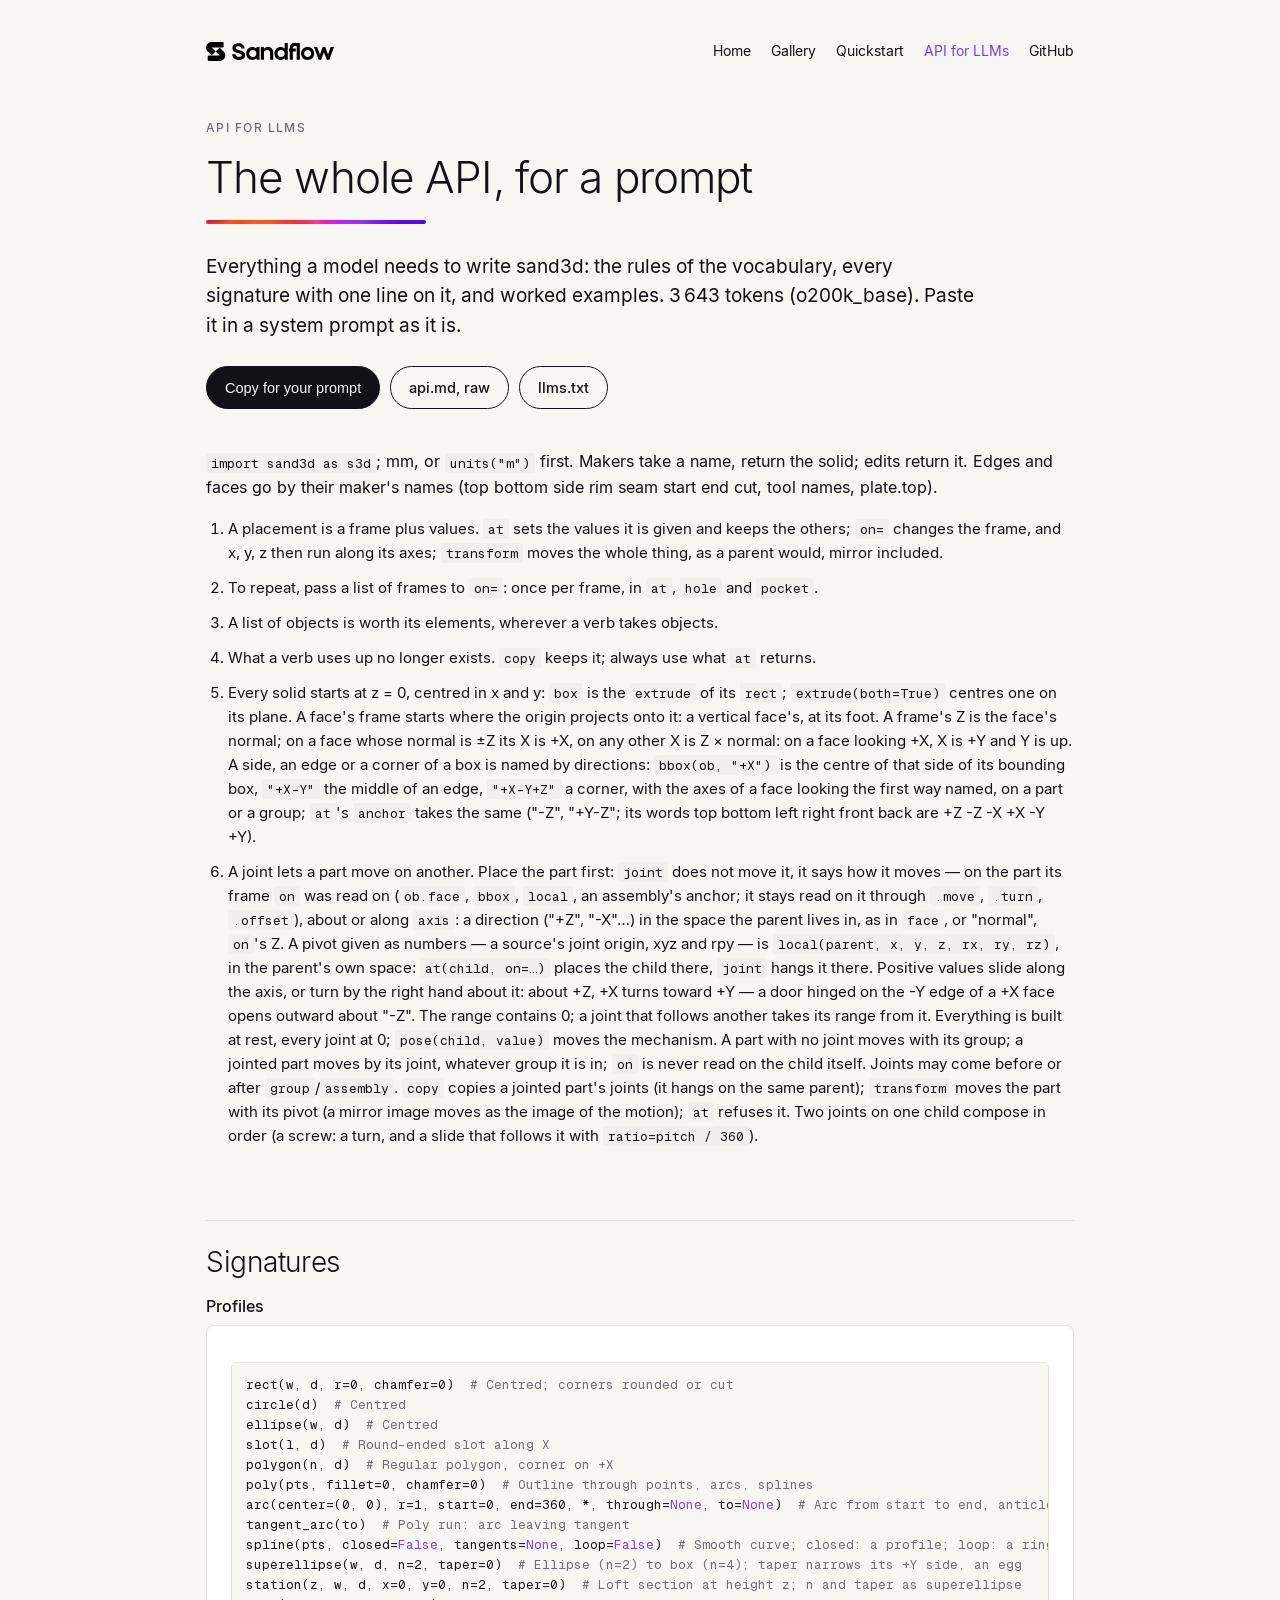
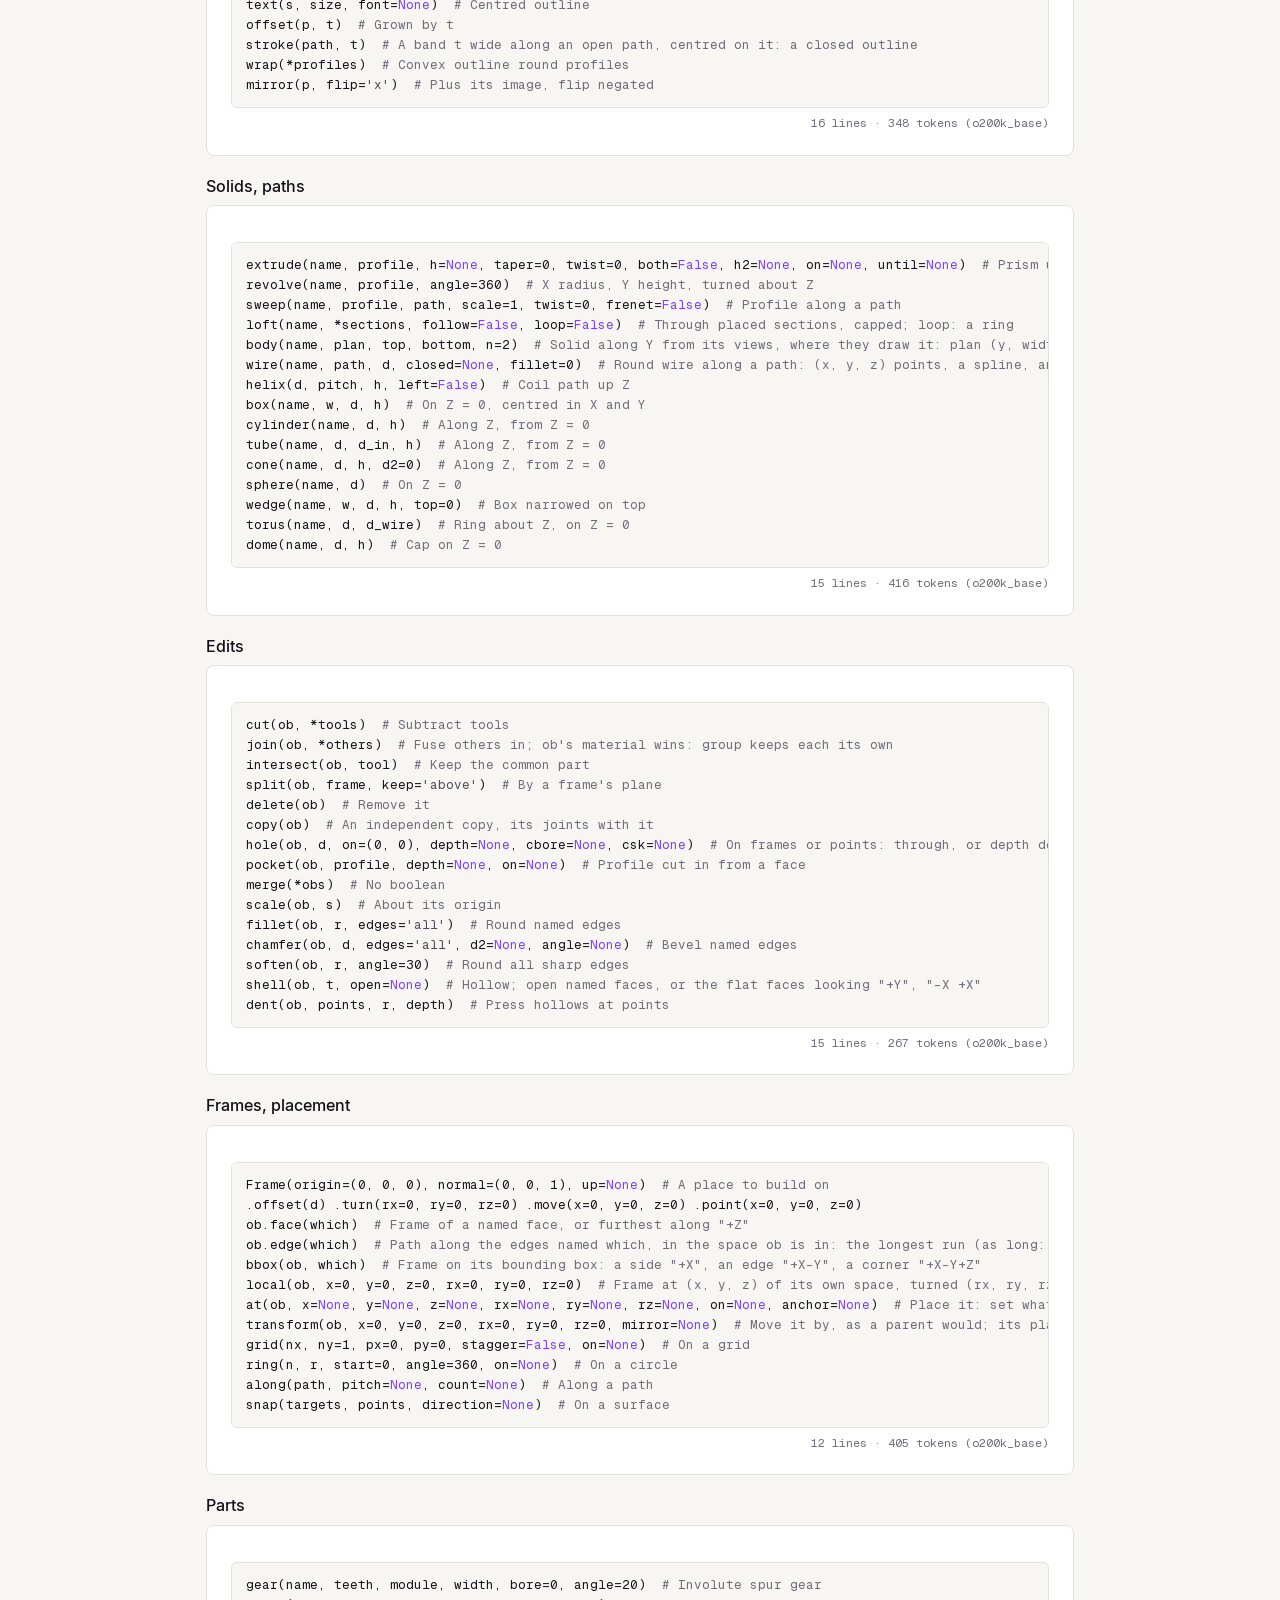
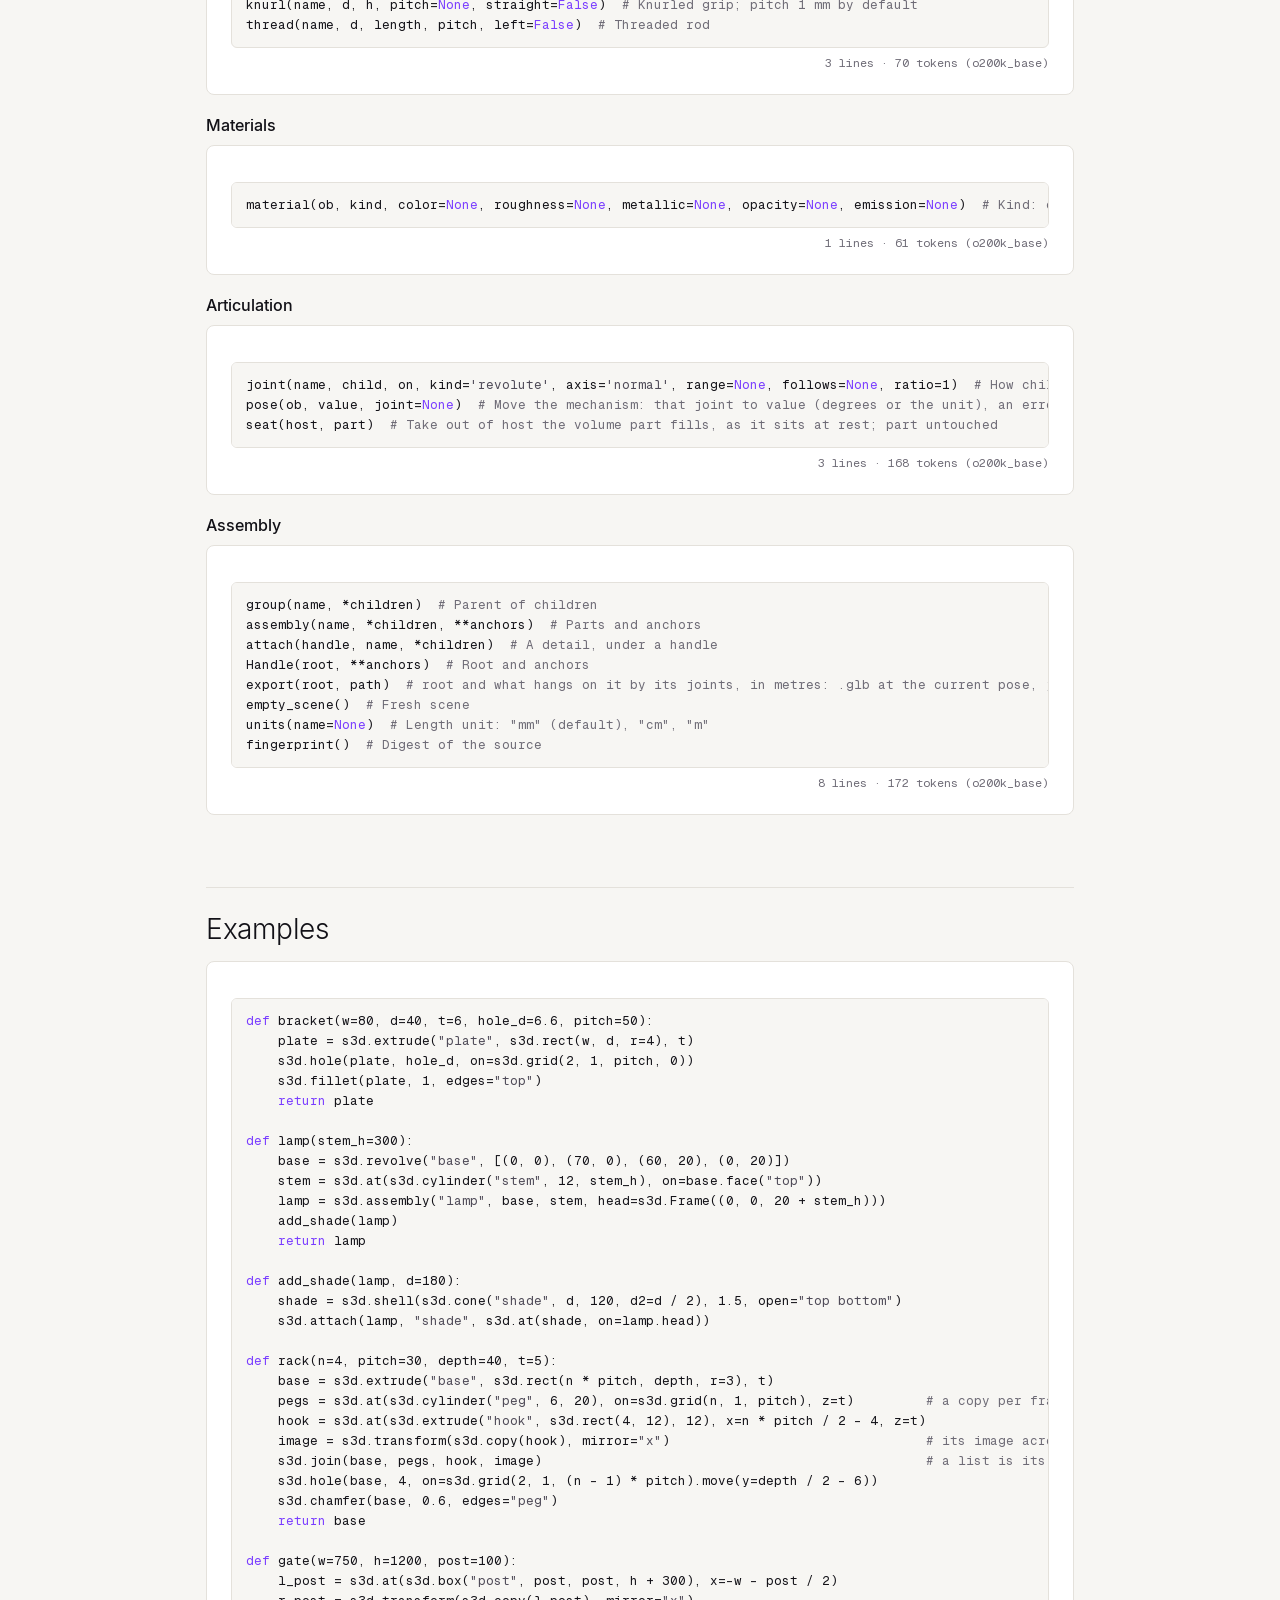
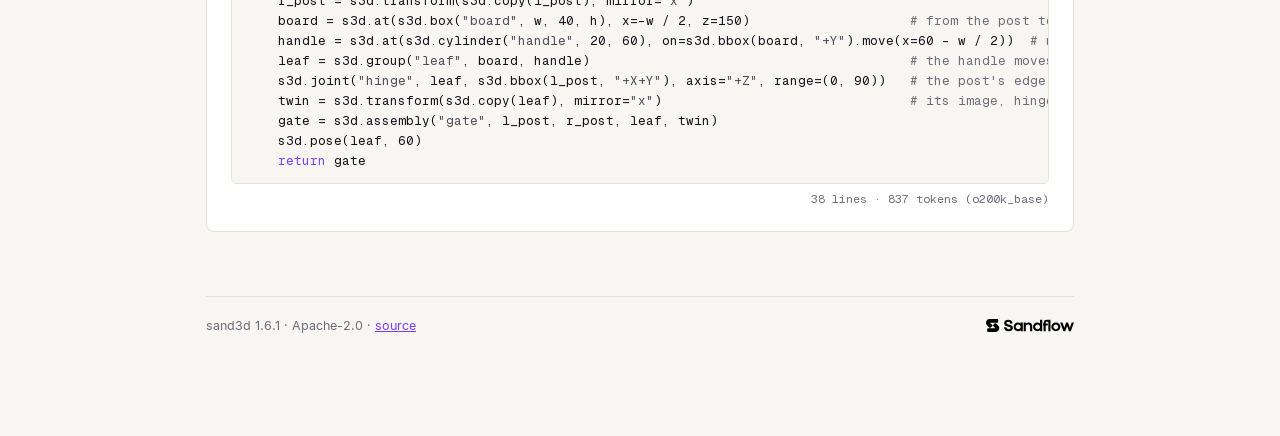
==== site/api.html @ 230185ff "sand3d 1.6.1 First public release of sand3d: profiles, solids, edits, frames, joints and an assembly" ====
<!DOCTYPE html>
<html lang="en"><head><meta charset="utf-8">
<meta name="viewport" content="width=device-width, initial-scale=1">
<title>sand3d: the API for LLMs</title>
<meta name="description" content="3D modeling in Python, built for LLMs.">
<link rel="icon" href="assets/sandflow-symbol-black.svg">
<link rel="stylesheet" href="assets/site.css">
</head><body><div class="page">
<div class="nav"><a href="index.html"><img class="marque" src="assets/sandflow-signature.svg" alt="Sandflow"></a><nav><a href="index.html">Home</a><a href="gallery.html">Gallery</a><a href="quickstart.html">Quickstart</a><a href="api.html" class="on">API for LLMs</a><a href="https://github.com/Sandflow-ai/sand3d">GitHub</a></nav></div>

<p class="repere">API for LLMs</p>
<h1>The whole API, for a prompt</h1>
<div class="bande"></div>
<p class="chapo">Everything a model needs to write sand3d: the rules of the vocabulary, every signature with
one line on it, and worked examples. 3&#8239;643 tokens (o200k_base). Paste it in a system prompt as it is.</p>
<div class="actions"><button class="btn plein" data-copy="raw">Copy for your prompt</button>
<a class="btn" href="api.md">api.md, raw</a><a class="btn" href="llms.txt">llms.txt</a></div>
<p><code>import sand3d as s3d</code>; mm, or <code>units("m")</code> first. Makers take a name, return the solid; edits return it. Edges and faces go by their maker's names (top bottom side rim seam start end cut, tool names, plate.top).</p>
<ol class="rules"><li>A placement is a frame plus values. <code>at</code> sets the values it is given and keeps the others; <code>on=</code> changes the frame, and x, y, z then run along its axes; <code>transform</code> moves the whole thing, as a parent would, mirror included.</li><li>To repeat, pass a list of frames to <code>on=</code>: once per frame, in <code>at</code>, <code>hole</code> and <code>pocket</code>.</li><li>A list of objects is worth its elements, wherever a verb takes objects.</li><li>What a verb uses up no longer exists. <code>copy</code> keeps it; always use what <code>at</code> returns.</li><li>Every solid starts at z = 0, centred in x and y: <code>box</code> is the <code>extrude</code> of its <code>rect</code>; <code>extrude(both=True)</code> centres one on its plane. A face's frame starts where the origin projects onto it: a vertical face's, at its foot. A frame's Z is the face's normal; on a face whose normal is ±Z its X is +X, on any other X is Z × normal: on a face looking +X, X is +Y and Y is up. A side, an edge or a corner of a box is named by directions: <code>bbox(ob, "+X")</code> is the centre of that side of its bounding box, <code>"+X-Y"</code> the middle of an edge, <code>"+X-Y+Z"</code> a corner, with the axes of a face looking the first way named, on a part or a group; <code>at</code>'s <code>anchor</code> takes the same ("-Z", "+Y-Z"; its words top bottom left right front back are +Z -Z -X +X -Y +Y).</li><li>A joint lets a part move on another. Place the part first: <code>joint</code> does not move it, it says how it moves — on the part its frame <code>on</code> was read on (<code>ob.face</code>, <code>bbox</code>, <code>local</code>, an assembly's anchor; it stays read on it through <code>.move</code>, <code>.turn</code>, <code>.offset</code>), about or along <code>axis</code>: a direction ("+Z", "-X"…) in the space the parent lives in, as in <code>face</code>, or "normal", <code>on</code>'s Z. A pivot given as numbers — a source's joint origin, xyz and rpy — is <code>local(parent, x, y, z, rx, ry, rz)</code>, in the parent's own space: <code>at(child, on=…)</code> places the child there, <code>joint</code> hangs it there. Positive values slide along the axis, or turn by the right hand about it: about +Z, +X turns toward +Y — a door hinged on the -Y edge of a +X face opens outward about "-Z". The range contains 0; a joint that follows another takes its range from it. Everything is built at rest, every joint at 0; <code>pose(child, value)</code> moves the mechanism. A part with no joint moves with its group; a jointed part moves by its joint, whatever group it is in; <code>on</code> is never read on the child itself. Joints may come before or after <code>group</code>/<code>assembly</code>. <code>copy</code> copies a jointed part's joints (it hangs on the same parent); <code>transform</code> moves the part with its pivot (a mirror image moves as the image of the motion); <code>at</code> refuses it. Two joints on one child compose in order (a screw: a turn, and a slide that follows it with <code>ratio=pitch / 360</code>).</li></ol>
<h2 id="signatures">Signatures</h2>
<h3>Profiles</h3><div class="fiche"><pre class="code">rect(w, d, r=<span class="n">0</span>, chamfer=<span class="n">0</span>)  <span class="c"># Centred; corners rounded or cut</span>
circle(d)  <span class="c"># Centred</span>
ellipse(w, d)  <span class="c"># Centred</span>
slot(l, d)  <span class="c"># Round-ended slot along X</span>
polygon(n, d)  <span class="c"># Regular polygon, corner on +X</span>
poly(pts, fillet=<span class="n">0</span>, chamfer=<span class="n">0</span>)  <span class="c"># Outline through points, arcs, splines</span>
arc(center=(<span class="n">0</span>, <span class="n">0</span>), r=<span class="n">1</span>, start=<span class="n">0</span>, end=<span class="n">360</span>, *, through=<span class="k">None</span>, to=<span class="k">None</span>)  <span class="c"># Arc from start to end, anticlockwise if end &gt; start: a path, or a poly run</span>
tangent_arc(to)  <span class="c"># Poly run: arc leaving tangent</span>
spline(pts, closed=<span class="k">False</span>, tangents=<span class="k">None</span>, loop=<span class="k">False</span>)  <span class="c"># Smooth curve; closed: a profile; loop: a ring path</span>
superellipse(w, d, n=<span class="n">2</span>, taper=<span class="n">0</span>)  <span class="c"># Ellipse (n=2) to box (n=4); taper narrows its +Y side, an egg</span>
station(z, w, d, x=<span class="n">0</span>, y=<span class="n">0</span>, n=<span class="n">2</span>, taper=<span class="n">0</span>)  <span class="c"># Loft section at height z; n and taper as superellipse</span>
text(s, size, font=<span class="k">None</span>)  <span class="c"># Centred outline</span>
offset(p, t)  <span class="c"># Grown by t</span>
stroke(path, t)  <span class="c"># A band t wide along an open path, centred on it: a closed outline</span>
wrap(*profiles)  <span class="c"># Convex outline round profiles</span>
mirror(p, flip=<span class="s">&#x27;x&#x27;</span>)  <span class="c"># Plus its image, flip negated</span></pre><p class="counts">16 lines · 348 tokens (o200k_base)</p></div><h3>Solids, paths</h3><div class="fiche"><pre class="code">extrude(name, profile, h=<span class="k">None</span>, taper=<span class="n">0</span>, twist=<span class="n">0</span>, both=<span class="k">False</span>, h2=<span class="k">None</span>, on=<span class="k">None</span>, until=<span class="k">None</span>)  <span class="c"># Prism up Z (taper &gt; 0 narrows it upward), or until a plane or solid; on a face, by on</span>
revolve(name, profile, angle=<span class="n">360</span>)  <span class="c"># X radius, Y height, turned about Z</span>
sweep(name, profile, path, scale=<span class="n">1</span>, twist=<span class="n">0</span>, frenet=<span class="k">False</span>)  <span class="c"># Profile along a path</span>
loft(name, *sections, follow=<span class="k">False</span>, loop=<span class="k">False</span>)  <span class="c"># Through placed sections, capped; loop: a ring</span>
body(name, plan, top, bottom, n=<span class="n">2</span>)  <span class="c"># Solid along Y from its views, where they draw it: plan (y, width), side top and bottom (y, z) or numbers; superellipse sections</span>
wire(name, path, d, closed=<span class="k">None</span>, fillet=<span class="n">0</span>)  <span class="c"># Round wire along a path: (x, y, z) points, a spline, an arc, a helix; fillet rounds the corners of points, d / 2 at least</span>
helix(d, pitch, h, left=<span class="k">False</span>)  <span class="c"># Coil path up Z</span>
box(name, w, d, h)  <span class="c"># On Z = 0, centred in X and Y</span>
cylinder(name, d, h)  <span class="c"># Along Z, from Z = 0</span>
tube(name, d, d_in, h)  <span class="c"># Along Z, from Z = 0</span>
cone(name, d, h, d2=<span class="n">0</span>)  <span class="c"># Along Z, from Z = 0</span>
sphere(name, d)  <span class="c"># On Z = 0</span>
wedge(name, w, d, h, top=<span class="n">0</span>)  <span class="c"># Box narrowed on top</span>
torus(name, d, d_wire)  <span class="c"># Ring about Z, on Z = 0</span>
dome(name, d, h)  <span class="c"># Cap on Z = 0</span></pre><p class="counts">15 lines · 416 tokens (o200k_base)</p></div><h3>Edits</h3><div class="fiche"><pre class="code">cut(ob, *tools)  <span class="c"># Subtract tools</span>
join(ob, *others)  <span class="c"># Fuse others in; ob&#x27;s material wins: group keeps each its own</span>
intersect(ob, tool)  <span class="c"># Keep the common part</span>
split(ob, frame, keep=<span class="s">&#x27;above&#x27;</span>)  <span class="c"># By a frame&#x27;s plane</span>
delete(ob)  <span class="c"># Remove it</span>
copy(ob)  <span class="c"># An independent copy, its joints with it</span>
hole(ob, d, on=(<span class="n">0</span>, <span class="n">0</span>), depth=<span class="k">None</span>, cbore=<span class="k">None</span>, csk=<span class="k">None</span>)  <span class="c"># On frames or points: through, or depth deep</span>
pocket(ob, profile, depth=<span class="k">None</span>, on=<span class="k">None</span>)  <span class="c"># Profile cut in from a face</span>
merge(*obs)  <span class="c"># No boolean</span>
scale(ob, s)  <span class="c"># About its origin</span>
fillet(ob, r, edges=<span class="s">&#x27;all&#x27;</span>)  <span class="c"># Round named edges</span>
chamfer(ob, d, edges=<span class="s">&#x27;all&#x27;</span>, d2=<span class="k">None</span>, angle=<span class="k">None</span>)  <span class="c"># Bevel named edges</span>
soften(ob, r, angle=<span class="n">30</span>)  <span class="c"># Round all sharp edges</span>
shell(ob, t, open=<span class="k">None</span>)  <span class="c"># Hollow; open named faces, or the flat faces looking &quot;+Y&quot;, &quot;-X +X&quot;</span>
dent(ob, points, r, depth)  <span class="c"># Press hollows at points</span></pre><p class="counts">15 lines · 267 tokens (o200k_base)</p></div><h3>Frames, placement</h3><div class="fiche"><pre class="code">Frame(origin=(<span class="n">0</span>, <span class="n">0</span>, <span class="n">0</span>), normal=(<span class="n">0</span>, <span class="n">0</span>, <span class="n">1</span>), up=<span class="k">None</span>)  <span class="c"># A place to build on</span>
.<span class="vb">offset</span>(d) .turn(rx=<span class="n">0</span>, ry=<span class="n">0</span>, rz=<span class="n">0</span>) .move(x=<span class="n">0</span>, y=<span class="n">0</span>, z=<span class="n">0</span>) .point(x=<span class="n">0</span>, y=<span class="n">0</span>, z=<span class="n">0</span>)
ob.face(which)  <span class="c"># Frame of a named face, or furthest along &quot;+Z&quot;</span>
ob.edge(which)  <span class="c"># Path along the edges named which, in the space ob is in: the longest run (as long: the one reaching furthest -X, then -Y, -Z), closed if it closes</span>
bbox(ob, which)  <span class="c"># Frame on its bounding box: a side &quot;+X&quot;, an edge &quot;+X-Y&quot;, a corner &quot;+X-Y+Z&quot;</span>
local(ob, x=<span class="n">0</span>, y=<span class="n">0</span>, z=<span class="n">0</span>, rx=<span class="n">0</span>, ry=<span class="n">0</span>, rz=<span class="n">0</span>)  <span class="c"># Frame at (x, y, z) of its own space, turned (rx, ry, rz) degrees</span>
at(ob, x=<span class="k">None</span>, y=<span class="k">None</span>, z=<span class="k">None</span>, rx=<span class="k">None</span>, ry=<span class="k">None</span>, rz=<span class="k">None</span>, on=<span class="k">None</span>, anchor=<span class="k">None</span>)  <span class="c"># Place it: set what is given, keep the rest; anchor: &quot;-Z&quot;, &quot;+Y-Z&quot;…</span>
transform(ob, x=<span class="n">0</span>, y=<span class="n">0</span>, z=<span class="n">0</span>, rx=<span class="n">0</span>, ry=<span class="n">0</span>, rz=<span class="n">0</span>, mirror=<span class="k">None</span>)  <span class="c"># Move it by, as a parent would; its placement, not its mesh</span>
grid(nx, ny=<span class="n">1</span>, px=<span class="n">0</span>, py=<span class="n">0</span>, stagger=<span class="k">False</span>, on=<span class="k">None</span>)  <span class="c"># On a grid</span>
ring(n, r, start=<span class="n">0</span>, angle=<span class="n">360</span>, on=<span class="k">None</span>)  <span class="c"># On a circle</span>
along(path, pitch=<span class="k">None</span>, count=<span class="k">None</span>)  <span class="c"># Along a path</span>
snap(targets, points, direction=<span class="k">None</span>)  <span class="c"># On a surface</span></pre><p class="counts">12 lines · 405 tokens (o200k_base)</p></div><h3>Parts</h3><div class="fiche"><pre class="code">gear(name, teeth, module, width, bore=<span class="n">0</span>, angle=<span class="n">20</span>)  <span class="c"># Involute spur gear</span>
knurl(name, d, h, pitch=<span class="k">None</span>, straight=<span class="k">False</span>)  <span class="c"># Knurled grip; pitch 1 mm by default</span>
thread(name, d, length, pitch, left=<span class="k">False</span>)  <span class="c"># Threaded rod</span></pre><p class="counts">3 lines · 70 tokens (o200k_base)</p></div><h3>Materials</h3><div class="fiche"><pre class="code">material(ob, kind, color=<span class="k">None</span>, roughness=<span class="k">None</span>, metallic=<span class="k">None</span>, opacity=<span class="k">None</span>, emission=<span class="k">None</span>)  <span class="c"># Kind: oak walnut pine birch steel brushed_steel chrome aluminium brass copper painted_metal plastic glossy_plastic rubber glass ceramic fabric velvet leather marble concrete light; color &quot;#rrggbb&quot;</span></pre><p class="counts">1 lines · 61 tokens (o200k_base)</p></div><h3>Articulation</h3><div class="fiche"><pre class="code">joint(name, child, on, kind=<span class="s">&#x27;revolute&#x27;</span>, axis=<span class="s">&#x27;normal&#x27;</span>, range=<span class="k">None</span>, follows=<span class="k">None</span>, ratio=<span class="n">1</span>)  <span class="c"># How child moves on the part on was read on: revolute (range in degrees), continuous (no range), prismatic (range in the unit), free (no axis, no range); follows: a child or a joint name, and this joint&#x27;s value is ratio × its (degrees per unit, or units per degree), no range; returns child</span>
pose(ob, value, joint=<span class="k">None</span>)  <span class="c"># Move the mechanism: that joint to value (degrees or the unit), an error outside its range; what it carries follows; joint= when child has two</span>
seat(host, part)  <span class="c"># Take out of host the volume part fills, as it sits at rest; part untouched</span></pre><p class="counts">3 lines · 168 tokens (o200k_base)</p></div><h3>Assembly</h3><div class="fiche"><pre class="code">group(name, *children)  <span class="c"># Parent of children</span>
assembly(name, *children, **anchors)  <span class="c"># Parts and anchors</span>
attach(handle, name, *children)  <span class="c"># A detail, under a handle</span>
Handle(root, **anchors)  <span class="c"># Root and anchors</span>
export(root, path)  <span class="c"># root and what hangs on it by its joints, in metres: .glb at the current pose, joints in extras; .urdf a link per moving part, at rest, meshes beside it; .usda the URDF&#x27;s tree as OpenUSD text, with the materials; .obj and .stl its meshes at the current pose</span>
empty_scene()  <span class="c"># Fresh scene</span>
units(name=<span class="k">None</span>)  <span class="c"># Length unit: &quot;mm&quot; (default), &quot;cm&quot;, &quot;m&quot;</span>
fingerprint()  <span class="c"># Digest of the source</span></pre><p class="counts">8 lines · 172 tokens (o200k_base)</p></div>
<h2 id="examples">Examples</h2>
<div class="fiche"><pre class="code"><span class="k">def</span> <span class="f">bracket</span>(w=<span class="n">80</span>, d=<span class="n">40</span>, t=<span class="n">6</span>, hole_d=<span class="n">6.6</span>, pitch=<span class="n">50</span>):
    plate = s3d.<span class="vb">extrude</span>(<span class="s">&quot;plate&quot;</span>, s3d.<span class="vb">rect</span>(w, d, r=<span class="n">4</span>), t)
    s3d.<span class="vb">hole</span>(plate, hole_d, on=s3d.<span class="vb">grid</span>(<span class="n">2</span>, <span class="n">1</span>, pitch, <span class="n">0</span>))
    s3d.<span class="vb">fillet</span>(plate, <span class="n">1</span>, edges=<span class="s">&quot;top&quot;</span>)
    <span class="k">return</span> plate

<span class="k">def</span> <span class="f">lamp</span>(stem_h=<span class="n">300</span>):
    base = s3d.<span class="vb">revolve</span>(<span class="s">&quot;base&quot;</span>, [(<span class="n">0</span>, <span class="n">0</span>), (<span class="n">70</span>, <span class="n">0</span>), (<span class="n">60</span>, <span class="n">20</span>), (<span class="n">0</span>, <span class="n">20</span>)])
    stem = s3d.<span class="vb">at</span>(s3d.<span class="vb">cylinder</span>(<span class="s">&quot;stem&quot;</span>, <span class="n">12</span>, stem_h), on=base.face(<span class="s">&quot;top&quot;</span>))
    lamp = s3d.<span class="vb">assembly</span>(<span class="s">&quot;lamp&quot;</span>, base, stem, head=s3d.<span class="vb">Frame</span>((<span class="n">0</span>, <span class="n">0</span>, <span class="n">20</span> + stem_h)))
    add_shade(lamp)
    <span class="k">return</span> lamp

<span class="k">def</span> <span class="f">add_shade</span>(lamp, d=<span class="n">180</span>):
    shade = s3d.<span class="vb">shell</span>(s3d.<span class="vb">cone</span>(<span class="s">&quot;shade&quot;</span>, d, <span class="n">120</span>, d2=d / <span class="n">2</span>), <span class="n">1.5</span>, open=<span class="s">&quot;top bottom&quot;</span>)
    s3d.<span class="vb">attach</span>(lamp, <span class="s">&quot;shade&quot;</span>, s3d.<span class="vb">at</span>(shade, on=lamp.head))

<span class="k">def</span> <span class="f">rack</span>(n=<span class="n">4</span>, pitch=<span class="n">30</span>, depth=<span class="n">40</span>, t=<span class="n">5</span>):
    base = s3d.<span class="vb">extrude</span>(<span class="s">&quot;base&quot;</span>, s3d.<span class="vb">rect</span>(n * pitch, depth, r=<span class="n">3</span>), t)
    pegs = s3d.<span class="vb">at</span>(s3d.<span class="vb">cylinder</span>(<span class="s">&quot;peg&quot;</span>, <span class="n">6</span>, <span class="n">20</span>), on=s3d.<span class="vb">grid</span>(n, <span class="n">1</span>, pitch), z=t)         <span class="c"># a copy per frame</span>
    hook = s3d.<span class="vb">at</span>(s3d.<span class="vb">extrude</span>(<span class="s">&quot;hook&quot;</span>, s3d.<span class="vb">rect</span>(<span class="n">4</span>, <span class="n">12</span>), <span class="n">12</span>), x=n * pitch / <span class="n">2</span> - <span class="n">4</span>, z=t)
    image = s3d.<span class="vb">transform</span>(s3d.<span class="vb">copy</span>(hook), mirror=<span class="s">&quot;x&quot;</span>)                                <span class="c"># its image across x = 0</span>
    s3d.<span class="vb">join</span>(base, pegs, hook, image)                                                <span class="c"># a list is its elements</span>
    s3d.<span class="vb">hole</span>(base, <span class="n">4</span>, on=s3d.<span class="vb">grid</span>(<span class="n">2</span>, <span class="n">1</span>, (n - <span class="n">1</span>) * pitch).move(y=depth / <span class="n">2</span> - <span class="n">6</span>))
    s3d.<span class="vb">chamfer</span>(base, <span class="n">0.6</span>, edges=<span class="s">&quot;peg&quot;</span>)
    <span class="k">return</span> base

<span class="k">def</span> <span class="f">gate</span>(w=<span class="n">750</span>, h=<span class="n">1200</span>, post=<span class="n">100</span>):
    l_post = s3d.<span class="vb">at</span>(s3d.<span class="vb">box</span>(<span class="s">&quot;post&quot;</span>, post, post, h + <span class="n">300</span>), x=-w - post / <span class="n">2</span>)
    r_post = s3d.<span class="vb">transform</span>(s3d.<span class="vb">copy</span>(l_post), mirror=<span class="s">&quot;x&quot;</span>)
    board = s3d.<span class="vb">at</span>(s3d.<span class="vb">box</span>(<span class="s">&quot;board&quot;</span>, w, <span class="n">40</span>, h), x=-w / <span class="n">2</span>, z=<span class="n">150</span>)                    <span class="c"># from the post to x = 0</span>
    handle = s3d.<span class="vb">at</span>(s3d.<span class="vb">cylinder</span>(<span class="s">&quot;handle&quot;</span>, <span class="n">20</span>, <span class="n">60</span>), on=s3d.<span class="vb">bbox</span>(board, <span class="s">&quot;+Y&quot;</span>).move(x=<span class="n">60</span> - w / <span class="n">2</span>))  <span class="c"># near x = 0</span>
    leaf = s3d.<span class="vb">group</span>(<span class="s">&quot;leaf&quot;</span>, board, handle)                                        <span class="c"># the handle moves with it</span>
    s3d.<span class="vb">joint</span>(<span class="s">&quot;hinge&quot;</span>, leaf, s3d.<span class="vb">bbox</span>(l_post, <span class="s">&quot;+X+Y&quot;</span>), axis=<span class="s">&quot;+Z&quot;</span>, range=(<span class="n">0</span>, <span class="n">90</span>))   <span class="c"># the post&#x27;s edge it opens toward: +X turns toward +Y</span>
    twin = s3d.<span class="vb">transform</span>(s3d.<span class="vb">copy</span>(leaf), mirror=<span class="s">&quot;x&quot;</span>)                               <span class="c"># its image, hinged at x = +w: opens toward +Y too</span>
    gate = s3d.<span class="vb">assembly</span>(<span class="s">&quot;gate&quot;</span>, l_post, r_post, leaf, twin)
    s3d.<span class="vb">pose</span>(leaf, <span class="n">60</span>)
    <span class="k">return</span> gate</pre><p class="counts">38 lines · 837 tokens (o200k_base)</p></div>
<pre id="raw" hidden># sand3d

`import sand3d as s3d`; mm, or `units(&quot;m&quot;)` first. Makers take a name, return the solid; edits return
it. Edges and faces go by their maker&#x27;s names (top bottom side rim seam start end cut, tool names,
plate.top).

1. A placement is a frame plus values. `at` sets the values it is given and keeps the others; `on=`
   changes the frame, and x, y, z then run along its axes; `transform` moves the whole thing, as a parent
   would, mirror included.
2. To repeat, pass a list of frames to `on=`: once per frame, in `at`, `hole` and `pocket`.
3. A list of objects is worth its elements, wherever a verb takes objects.
4. What a verb uses up no longer exists. `copy` keeps it; always use what `at` returns.
5. Every solid starts at z = 0, centred in x and y: `box` is the `extrude` of its `rect`; `extrude(both=True)`
   centres one on its plane. A face&#x27;s frame starts where the origin projects onto it: a vertical face&#x27;s, at
   its foot. A frame&#x27;s Z is the face&#x27;s normal; on a face whose normal is ±Z its X is +X, on any other
   X is Z × normal: on a face looking +X, X is +Y and Y is up. A side, an edge or a corner of a box is
   named by directions: `bbox(ob, &quot;+X&quot;)` is the centre of that side of its bounding box, `&quot;+X-Y&quot;` the
   middle of an edge, `&quot;+X-Y+Z&quot;` a corner, with the axes of a face looking the first way named, on a part
   or a group; `at`&#x27;s `anchor` takes the same (&quot;-Z&quot;, &quot;+Y-Z&quot;; its words top bottom left right front back
   are +Z -Z -X +X -Y +Y).
6. A joint lets a part move on another. Place the part first: `joint` does not move it, it says how it
   moves — on the part its frame `on` was read on (`ob.face`, `bbox`, `local`, an assembly&#x27;s anchor; it
   stays read on it through `.move`, `.turn`, `.offset`), about or along `axis`: a direction (&quot;+Z&quot;, &quot;-X&quot;…)
   in the space the parent lives in, as in `face`, or &quot;normal&quot;, `on`&#x27;s Z. A pivot given as numbers — a
   source&#x27;s joint origin, xyz and rpy — is `local(parent, x, y, z, rx, ry, rz)`, in the parent&#x27;s own space:
   `at(child, on=…)` places the child there, `joint` hangs it there. Positive values slide along the axis,
   or turn by the right hand about it: about +Z, +X turns toward +Y — a door hinged on the -Y edge of a +X
   face opens outward about &quot;-Z&quot;. The range contains 0; a joint that follows another takes its range from
   it. Everything is built at rest, every joint at 0; `pose(child, value)` moves the mechanism. A part with
   no joint moves with its group; a jointed part moves by its joint, whatever group it is in; `on` is never
   read on the child itself. Joints may come before or after `group`/`assembly`. `copy` copies a jointed
   part&#x27;s joints (it hangs on the same parent); `transform` moves the part with its pivot (a mirror image
   moves as the image of the motion); `at` refuses it. Two joints on one child compose in order (a screw: a
   turn, and a slide that follows it with `ratio=pitch / 360`).

```python
# profiles
rect(w, d, r=0, chamfer=0)  # Centred; corners rounded or cut
circle(d)  # Centred
ellipse(w, d)  # Centred
slot(l, d)  # Round-ended slot along X
polygon(n, d)  # Regular polygon, corner on +X
poly(pts, fillet=0, chamfer=0)  # Outline through points, arcs, splines
arc(center=(0, 0), r=1, start=0, end=360, *, through=None, to=None)  # Arc from start to end, anticlockwise if end &gt; start: a path, or a poly run
tangent_arc(to)  # Poly run: arc leaving tangent
spline(pts, closed=False, tangents=None, loop=False)  # Smooth curve; closed: a profile; loop: a ring path
superellipse(w, d, n=2, taper=0)  # Ellipse (n=2) to box (n=4); taper narrows its +Y side, an egg
station(z, w, d, x=0, y=0, n=2, taper=0)  # Loft section at height z; n and taper as superellipse
text(s, size, font=None)  # Centred outline
offset(p, t)  # Grown by t
stroke(path, t)  # A band t wide along an open path, centred on it: a closed outline
wrap(*profiles)  # Convex outline round profiles
mirror(p, flip=&#x27;x&#x27;)  # Plus its image, flip negated
# solids, paths
extrude(name, profile, h=None, taper=0, twist=0, both=False, h2=None, on=None, until=None)  # Prism up Z (taper &gt; 0 narrows it upward), or until a plane or solid; on a face, by on
revolve(name, profile, angle=360)  # X radius, Y height, turned about Z
sweep(name, profile, path, scale=1, twist=0, frenet=False)  # Profile along a path
loft(name, *sections, follow=False, loop=False)  # Through placed sections, capped; loop: a ring
body(name, plan, top, bottom, n=2)  # Solid along Y from its views, where they draw it: plan (y, width), side top and bottom (y, z) or numbers; superellipse sections
wire(name, path, d, closed=None, fillet=0)  # Round wire along a path: (x, y, z) points, a spline, an arc, a helix; fillet rounds the corners of points, d / 2 at least
helix(d, pitch, h, left=False)  # Coil path up Z
box(name, w, d, h)  # On Z = 0, centred in X and Y
cylinder(name, d, h)  # Along Z, from Z = 0
tube(name, d, d_in, h)  # Along Z, from Z = 0
cone(name, d, h, d2=0)  # Along Z, from Z = 0
sphere(name, d)  # On Z = 0
wedge(name, w, d, h, top=0)  # Box narrowed on top
torus(name, d, d_wire)  # Ring about Z, on Z = 0
dome(name, d, h)  # Cap on Z = 0
# edits
cut(ob, *tools)  # Subtract tools
join(ob, *others)  # Fuse others in; ob&#x27;s material wins: group keeps each its own
intersect(ob, tool)  # Keep the common part
split(ob, frame, keep=&#x27;above&#x27;)  # By a frame&#x27;s plane
delete(ob)  # Remove it
copy(ob)  # An independent copy, its joints with it
hole(ob, d, on=(0, 0), depth=None, cbore=None, csk=None)  # On frames or points: through, or depth deep
pocket(ob, profile, depth=None, on=None)  # Profile cut in from a face
merge(*obs)  # No boolean
scale(ob, s)  # About its origin
fillet(ob, r, edges=&#x27;all&#x27;)  # Round named edges
chamfer(ob, d, edges=&#x27;all&#x27;, d2=None, angle=None)  # Bevel named edges
soften(ob, r, angle=30)  # Round all sharp edges
shell(ob, t, open=None)  # Hollow; open named faces, or the flat faces looking &quot;+Y&quot;, &quot;-X +X&quot;
dent(ob, points, r, depth)  # Press hollows at points
# frames, placement
Frame(origin=(0, 0, 0), normal=(0, 0, 1), up=None)  # A place to build on
.offset(d) .turn(rx=0, ry=0, rz=0) .move(x=0, y=0, z=0) .point(x=0, y=0, z=0)
ob.face(which)  # Frame of a named face, or furthest along &quot;+Z&quot;
ob.edge(which)  # Path along the edges named which, in the space ob is in: the longest run (as long: the one reaching furthest -X, then -Y, -Z), closed if it closes
bbox(ob, which)  # Frame on its bounding box: a side &quot;+X&quot;, an edge &quot;+X-Y&quot;, a corner &quot;+X-Y+Z&quot;
local(ob, x=0, y=0, z=0, rx=0, ry=0, rz=0)  # Frame at (x, y, z) of its own space, turned (rx, ry, rz) degrees
at(ob, x=None, y=None, z=None, rx=None, ry=None, rz=None, on=None, anchor=None)  # Place it: set what is given, keep the rest; anchor: &quot;-Z&quot;, &quot;+Y-Z&quot;…
transform(ob, x=0, y=0, z=0, rx=0, ry=0, rz=0, mirror=None)  # Move it by, as a parent would; its placement, not its mesh
grid(nx, ny=1, px=0, py=0, stagger=False, on=None)  # On a grid
ring(n, r, start=0, angle=360, on=None)  # On a circle
along(path, pitch=None, count=None)  # Along a path
snap(targets, points, direction=None)  # On a surface
# parts
gear(name, teeth, module, width, bore=0, angle=20)  # Involute spur gear
knurl(name, d, h, pitch=None, straight=False)  # Knurled grip; pitch 1 mm by default
thread(name, d, length, pitch, left=False)  # Threaded rod
# materials
material(ob, kind, color=None, roughness=None, metallic=None, opacity=None, emission=None)  # Kind: oak walnut pine birch steel brushed_steel chrome aluminium brass copper painted_metal plastic glossy_plastic rubber glass ceramic fabric velvet leather marble concrete light; color &quot;#rrggbb&quot;
# articulation
joint(name, child, on, kind=&#x27;revolute&#x27;, axis=&#x27;normal&#x27;, range=None, follows=None, ratio=1)  # How child moves on the part on was read on: revolute (range in degrees), continuous (no range), prismatic (range in the unit), free (no axis, no range); follows: a child or a joint name, and this joint&#x27;s value is ratio × its (degrees per unit, or units per degree), no range; returns child
pose(ob, value, joint=None)  # Move the mechanism: that joint to value (degrees or the unit), an error outside its range; what it carries follows; joint= when child has two
seat(host, part)  # Take out of host the volume part fills, as it sits at rest; part untouched
# assembly
group(name, *children)  # Parent of children
assembly(name, *children, **anchors)  # Parts and anchors
attach(handle, name, *children)  # A detail, under a handle
Handle(root, **anchors)  # Root and anchors
export(root, path)  # root and what hangs on it by its joints, in metres: .glb at the current pose, joints in extras; .urdf a link per moving part, at rest, meshes beside it; .usda the URDF&#x27;s tree as OpenUSD text, with the materials; .obj and .stl its meshes at the current pose
empty_scene()  # Fresh scene
units(name=None)  # Length unit: &quot;mm&quot; (default), &quot;cm&quot;, &quot;m&quot;
fingerprint()  # Digest of the source
```

```python
def bracket(w=80, d=40, t=6, hole_d=6.6, pitch=50):
    plate = s3d.extrude(&quot;plate&quot;, s3d.rect(w, d, r=4), t)
    s3d.hole(plate, hole_d, on=s3d.grid(2, 1, pitch, 0))
    s3d.fillet(plate, 1, edges=&quot;top&quot;)
    return plate

def lamp(stem_h=300):
    base = s3d.revolve(&quot;base&quot;, [(0, 0), (70, 0), (60, 20), (0, 20)])
    stem = s3d.at(s3d.cylinder(&quot;stem&quot;, 12, stem_h), on=base.face(&quot;top&quot;))
    lamp = s3d.assembly(&quot;lamp&quot;, base, stem, head=s3d.Frame((0, 0, 20 + stem_h)))
    add_shade(lamp)
    return lamp

def add_shade(lamp, d=180):
    shade = s3d.shell(s3d.cone(&quot;shade&quot;, d, 120, d2=d / 2), 1.5, open=&quot;top bottom&quot;)
    s3d.attach(lamp, &quot;shade&quot;, s3d.at(shade, on=lamp.head))

def rack(n=4, pitch=30, depth=40, t=5):
    base = s3d.extrude(&quot;base&quot;, s3d.rect(n * pitch, depth, r=3), t)
    pegs = s3d.at(s3d.cylinder(&quot;peg&quot;, 6, 20), on=s3d.grid(n, 1, pitch), z=t)         # a copy per frame
    hook = s3d.at(s3d.extrude(&quot;hook&quot;, s3d.rect(4, 12), 12), x=n * pitch / 2 - 4, z=t)
    image = s3d.transform(s3d.copy(hook), mirror=&quot;x&quot;)                                # its image across x = 0
    s3d.join(base, pegs, hook, image)                                                # a list is its elements
    s3d.hole(base, 4, on=s3d.grid(2, 1, (n - 1) * pitch).move(y=depth / 2 - 6))
    s3d.chamfer(base, 0.6, edges=&quot;peg&quot;)
    return base

def gate(w=750, h=1200, post=100):
    l_post = s3d.at(s3d.box(&quot;post&quot;, post, post, h + 300), x=-w - post / 2)
    r_post = s3d.transform(s3d.copy(l_post), mirror=&quot;x&quot;)
    board = s3d.at(s3d.box(&quot;board&quot;, w, 40, h), x=-w / 2, z=150)                    # from the post to x = 0
    handle = s3d.at(s3d.cylinder(&quot;handle&quot;, 20, 60), on=s3d.bbox(board, &quot;+Y&quot;).move(x=60 - w / 2))  # near x = 0
    leaf = s3d.group(&quot;leaf&quot;, board, handle)                                        # the handle moves with it
    s3d.joint(&quot;hinge&quot;, leaf, s3d.bbox(l_post, &quot;+X+Y&quot;), axis=&quot;+Z&quot;, range=(0, 90))   # the post&#x27;s edge it opens toward: +X turns toward +Y
    twin = s3d.transform(s3d.copy(leaf), mirror=&quot;x&quot;)                               # its image, hinged at x = +w: opens toward +Y too
    gate = s3d.assembly(&quot;gate&quot;, l_post, r_post, leaf, twin)
    s3d.pose(leaf, 60)
    return gate
```
</pre>

<div class="fin"><span>sand3d 1.6.1 · Apache-2.0 · <a href="https://github.com/Sandflow-ai/sand3d">source</a></span>
<img src="assets/sandflow-signature.svg" alt="Sandflow"></div>
</div><script>
document.querySelectorAll("[data-copy]").forEach(b => b.addEventListener("click", () => {
  const text = document.getElementById(b.dataset.copy).textContent;
  navigator.clipboard.writeText(text).then(() => { const t = b.textContent; b.textContent = "Copied";
    setTimeout(() => b.textContent = t, 1400); });
}));
</script></body></html>
---- site/assets/site.css ----
@font-face { font-family: "Inter"; font-weight: 300; font-display: swap; src: url(inter-300.woff2) format("woff2") }
@font-face { font-family: "Inter"; font-weight: 400; font-display: swap; src: url(inter-400.woff2) format("woff2") }
@font-face { font-family: "Inter"; font-weight: 500; font-display: swap; src: url(inter-500.woff2) format("woff2") }
@font-face { font-family: "Geist Mono"; font-weight: 400; font-display: swap; src: url(geist-mono-400.ttf) format("truetype") }
/* Sandflow's visual identity, light theme: Craie ground, Encre text, Inter in three
   weights and Geist Mono for code, violet the one touch of colour, the gradient a thin band.
   The fonts, the logo and the band are embedded by page.py (brand/). */
:root {
  --encre: #121117;   --craie: #F7F6F3;   --gris: #6E6B76;   --blanc: #FFFFFF;
  --violet: #793CFF;  --violet-pale: #EFE8FF;  --violet-voile: #F6F2FF;
  --corail-texte: #C2234A;
  --filet: #E4E1DB;   --craie-2: #F1EFEB;
  --radius: 8px;
  --sans: "Inter", system-ui, -apple-system, "Segoe UI", sans-serif;
  --mono: "Geist Mono", ui-monospace, SFMono-Regular, Menlo, monospace;
}
* { box-sizing: border-box }
html { -webkit-print-color-adjust: exact; print-color-adjust: exact }
body {
  margin: 0; background: var(--craie); color: var(--encre);
  font: 400 16px/1.6 var(--sans); font-synthesis: none; text-align: left;
  -webkit-font-smoothing: antialiased;
}
.page { max-width: 920px; margin: 0 auto; padding: 40px 26px 100px }
.marque { width: 128px; height: auto; display: block; margin: 0 0 56px }
h1 { font-size: 44px; line-height: 1.12; font-weight: 300; letter-spacing: -.02em; margin: 0 0 18px }
h2 { font-size: 28px; line-height: 1.25; font-weight: 300; letter-spacing: -.01em;
     margin: 72px 0 14px; padding-top: 24px; border-top: 1px solid var(--filet) }
h3 { font-size: 16px; font-weight: 500; margin: 0 0 6px }
p  { margin: 0 0 15px }
a  { color: var(--violet) }
strong { font-weight: 500 }
.bande { height: 4px; background: url("band.jpg") center / cover no-repeat; border-radius: 2px;
         margin: 0 0 28px; max-width: 220px }
.chapo { font-size: 19px; line-height: 1.55; color: var(--encre); margin-bottom: 26px; max-width: 64ch }
.meta-bloc { font-size: 13.5px; color: var(--gris); line-height: 1.9;
             border-left: 1px solid var(--filet); padding-left: 15px; margin-bottom: 36px }
.meta-bloc strong { color: var(--encre) }
.cles { display: grid; grid-template-columns: repeat(auto-fit, minmax(160px, 1fr));
        gap: 12px; margin: 26px 0 30px }
.cle  { background: var(--blanc); border: 1px solid var(--filet); border-radius: var(--radius); padding: 16px 17px }
.cle .v { font-size: 30px; font-weight: 300; letter-spacing: -.02em; display: block; line-height: 1.15 }
.cle .k { font-size: 13px; color: var(--gris); margin-top: 6px; display: block }
.cle.fort .v { color: var(--violet) }
.repere { font-size: 12px; font-weight: 500; letter-spacing: .12em; text-transform: uppercase; color: var(--gris) }
.cle-phrase { font-size: 17px; line-height: 1.55; color: var(--encre); margin: 0 0 22px; max-width: 70ch }
table { width: 100%; border-collapse: collapse; margin: 18px 0 24px; font-size: 14.5px }
th { text-align: left; font-size: 12px; font-weight: 500; color: var(--gris); text-transform: uppercase;
     letter-spacing: .1em; padding: 0 11px 8px; border-bottom: 1px solid var(--filet) }
td { padding: 8px 11px; border-bottom: 1px solid var(--filet) }
.fiche { background: var(--blanc); border: 1px solid var(--filet); border-radius: var(--radius);
         padding: 22px 24px; margin-bottom: 18px }
.fiche--large { padding: 26px 28px }
.pid { font-family: var(--mono); font-size: 11.5px; color: var(--gris); font-weight: 400; margin-left: 8px }
.duo { display: grid; grid-template-columns: 1fr 1fr; gap: 13px; margin: 14px 0 10px }
figure { margin: 0 }
figcaption { font-size: 12px; color: var(--gris); margin-top: 6px; text-align: center; font-family: var(--mono) }
.note { background: var(--blanc); border: 1px solid var(--filet); border-left: 2px solid var(--encre);
        padding: 14px 17px; border-radius: 0 6px 6px 0; font-size: 14.5px; margin: 22px 0 }
.note--ok { border-left-color: var(--violet) }
ul { padding-left: 21px; margin: 0 0 17px } li { margin-bottom: 9px }
code { font-family: var(--mono); font-size: 13px; background: var(--craie-2); padding: 1.5px 5px; border-radius: 3px }
.fin { margin-top: 64px; padding-top: 19px; border-top: 1px solid var(--filet); font-size: 12.5px; color: var(--gris);
       display: flex; justify-content: space-between; align-items: center; gap: 16px; flex-wrap: wrap }
.fin img { width: 88px; height: auto; display: block }
@media (max-width: 660px) {
  .duo { grid-template-columns: 1fr }
  .page { padding: 28px 17px 66px }
  h1 { font-size: 32px }
}
@media print { body { background: var(--blanc) } }

/* quickstart */
.toc { display: flex; flex-wrap: wrap; gap: 8px; margin: 0 0 10px }
.toc a { font-size: 13px; text-decoration: none; background: var(--blanc); border: 1px solid var(--filet);
         border-radius: 999px; padding: 4px 12px; color: var(--encre) }
.toc a:hover { border-color: var(--violet); color: var(--violet) }
.sig { display: flex; gap: 12px; align-items: baseline; flex-wrap: wrap; margin: 2px 0 }
.sig code { color: var(--violet); background: none; padding: 0; font-size: 13px }
.sig span { font-size: 13.5px; color: var(--gris) }
.fnote { font-size: 14.5px; margin: 10px 0 12px }
.split { display: grid; grid-template-columns: 1fr; gap: 14px }
.split .solo { text-align: center }
.solo img { max-width: 100%; max-height: 420px; width: auto; height: auto; display: inline-block;
            border: 1px solid var(--filet); border-radius: 6px }
.duo img { height: 360px; width: 100%; object-fit: contain; background: var(--blanc);
           border: 1px solid var(--filet); border-radius: 6px; display: block }
pre.code { font-family: var(--mono); font-size: 12.5px; line-height: 1.6; background: var(--craie);
           border: 1px solid var(--filet); border-radius: 6px; padding: 12px 14px; margin: 0;
           overflow-x: auto; white-space: pre; color: var(--encre) }
pre.code .k { color: var(--violet) }
pre.code .vb { color: var(--encre); font-weight: 500 }
pre.code .f { color: var(--encre); font-weight: 500 }
pre.code .s { color: #4E4A57 }
pre.code .n { color: var(--encre) }
pre.code .c { color: var(--gris); font-style: italic }
.fiche > pre.code { margin-top: 14px }
ol.rules { padding-left: 22px } ol.rules li { margin-bottom: 11px }
ul.lines { margin: 14px 0 0; font-size: 14.5px }
.counts { font-family: var(--mono); font-size: 11.5px; color: var(--gris); margin: 6px 0 0; text-align: right }
/* the 3D viewer: parts | model | code, wider than the page */
.viewer-card { margin-bottom: 10px }
.viewer { width: min(1480px, calc(100vw - 40px)); position: relative; left: 50%; transform: translateX(-50%);
          display: grid; grid-template-columns: 210px minmax(0, 1.15fr) minmax(0, 1fr); gap: 12px; height: 580px }
.viewer .tree { background: var(--blanc); border: 1px solid var(--filet); border-radius: var(--radius); overflow: auto;
                padding: 8px 0; font-size: 13px }
.viewer .row { cursor: pointer; padding: 4px 10px; white-space: nowrap; display: flex; align-items: center; gap: 8px }
.viewer .row:hover { background: var(--craie) }
.viewer .row.on { background: var(--violet-pale); color: var(--violet); font-weight: 500 }
.viewer .row b { width: 10px; height: 10px; border-radius: 3px; flex: none; border: 1px solid rgba(0,0,0,.15) }
.viewer .row em { color: var(--gris); font-style: normal; font-family: var(--mono); font-size: 11.5px }
.viewer .view3d { position: relative; background: var(--blanc); border: 1px solid var(--filet); border-radius: var(--radius); overflow: hidden }
.viewer canvas { width: 100%; height: 100%; display: block; cursor: grab }
.viewer .hint { position: absolute; left: 12px; bottom: 9px; font-size: 11.5px; color: var(--gris); pointer-events: none }
.viewer .vcode { height: 100%; overflow: auto; padding: 10px 0; background: var(--blanc) }
.viewer .ln { display: block; padding: 0 12px 0 0; white-space: pre }
.viewer .ln i { display: inline-block; width: 38px; padding-right: 10px; text-align: right; color: #AEABB5;
                font-style: normal; user-select: none }
.viewer .ln.hot { background: var(--violet-voile); box-shadow: inset 2px 0 0 var(--violet) }
.viewer + .counts { width: min(1480px, calc(100vw - 40px)); position: relative; left: 50%; transform: translateX(-50%) }
@media (max-width: 900px) { .viewer { grid-template-columns: 1fr; height: auto } .viewer .view3d { height: 420px }
                            .viewer .vcode { max-height: 420px } }
.gallery { display: grid; grid-template-columns: repeat(8, minmax(0, 1fr)); gap: 8px; margin: 18px 0 14px;
           width: min(1480px, calc(100vw - 40px)); position: relative; left: 50%; transform: translateX(-50%) }
.thumb { background: var(--blanc); border: 1px solid var(--filet); border-radius: 8px; padding: 6px 6px 7px; cursor: pointer;
         font: inherit; text-align: left; display: flex; flex-direction: column; gap: 3px; color: var(--encre) }
.thumb img { width: 100%; height: 82px; object-fit: contain; display: block }
.thumb span { font-size: 12.5px; font-weight: 500 }
.thumb em { font-style: normal; font-family: var(--mono); font-size: 10.5px; color: var(--gris);
            overflow: hidden; text-overflow: ellipsis; white-space: nowrap }
.thumb:hover { border-color: var(--violet) }
.thumb.on { border-color: var(--violet); box-shadow: 0 0 0 2px var(--violet-pale) }
.vwrap[hidden] { display: none }
@media (max-width: 1100px) { .gallery { grid-template-columns: repeat(4, minmax(0, 1fr)) } }
/* the articulated gallery: the objects in a column, the viewer beside it; the joints under the model */
.agal { width: min(1560px, calc(100vw - 40px)); margin: 0 auto 30px; display: grid; grid-template-columns: 190px minmax(0, 1fr); gap: 14px }
.agal .gallery { width: auto; position: static; transform: none; grid-template-columns: 1fr; margin: 0; align-content: start;
                 max-height: 640px; overflow-y: auto; padding-right: 4px }
.agal .thumb img { height: 96px }
.agal .viewer { width: auto; position: static; transform: none; grid-template-columns: 200px minmax(0, 1.2fr) minmax(0, 1fr) }
.agal .viewer + .counts { width: auto; position: static; transform: none }
.joints { display: flex; flex-wrap: wrap; align-items: center; gap: 10px 22px; margin: 10px 0 2px; font-size: 13px }
.joints .play { font: 500 13.5px var(--sans); background: var(--encre); color: var(--craie); border: 0; border-radius: 999px;
                padding: 7px 18px; cursor: pointer }
.joints .play:hover { background: var(--violet) }
.joints label { display: flex; align-items: center; gap: 8px; font-family: var(--mono); font-size: 12px }
.joints input { accent-color: var(--violet); width: 130px }
.joints em { font-style: normal; color: var(--gris); min-width: 44px }
@media (max-width: 1100px) { .agal { grid-template-columns: 1fr } .agal .gallery { grid-template-columns: repeat(4, 1fr); max-height: none } }

.nav { display: flex; align-items: center; justify-content: space-between; gap: 16px; margin: 0 0 56px }
.nav .marque { margin: 0 }
.nav nav { display: flex; gap: 20px; font-size: 14px }
.nav nav a { color: var(--encre); text-decoration: none }
.nav nav a:hover, .nav nav a.on { color: var(--violet) }
.actions { display: flex; gap: 10px; flex-wrap: wrap; margin: 0 0 40px }
.btn { display: inline-block; font-size: 14.5px; font-weight: 500; text-decoration: none; border-radius: 999px;
       padding: 9px 18px; border: 1px solid var(--encre); color: var(--encre) }
.btn.plein { background: var(--encre); color: var(--craie) }
.btn:hover { border-color: var(--violet); color: var(--violet) }
.btn.plein:hover { background: var(--violet); color: var(--blanc) }
.figure { margin: 18px 0 8px }
.figure img { width: 100%; height: auto; display: block; border-radius: 8px }
.cote { display: grid; grid-template-columns: 1fr 260px; gap: 20px; align-items: center }
.cote img { width: 100%; height: auto }
.copie { float: right; font: 500 12.5px var(--sans); background: var(--blanc); border: 1px solid var(--filet);
         border-radius: 999px; padding: 4px 12px; cursor: pointer; color: var(--encre) }
.copie:hover { border-color: var(--violet); color: var(--violet) }
ol.rules li { font-size: 15px }
.datasets { display: grid; grid-template-columns: 1fr 1fr; gap: 14px; margin: 16px 0 10px }
.ds { display: block; background: var(--blanc); border: 1px solid var(--filet); border-radius: var(--radius);
      overflow: hidden; text-decoration: none; color: var(--encre) }
.ds:hover { border-color: var(--violet) }
.ds img { width: 100%; height: auto; display: block; border-bottom: 1px solid var(--filet) }
.ds span { display: block; font-size: 14.5px; padding: 12px 14px 2px }
.ds strong { font-weight: 500; font-family: var(--mono); font-size: 13.5px }
.ds em { display: block; font-style: normal; font-size: 13px; color: var(--gris); padding: 0 14px 13px }
@media (max-width: 660px) { .datasets { grid-template-columns: 1fr } .cote { grid-template-columns: 1fr } .nav nav { gap: 12px } }
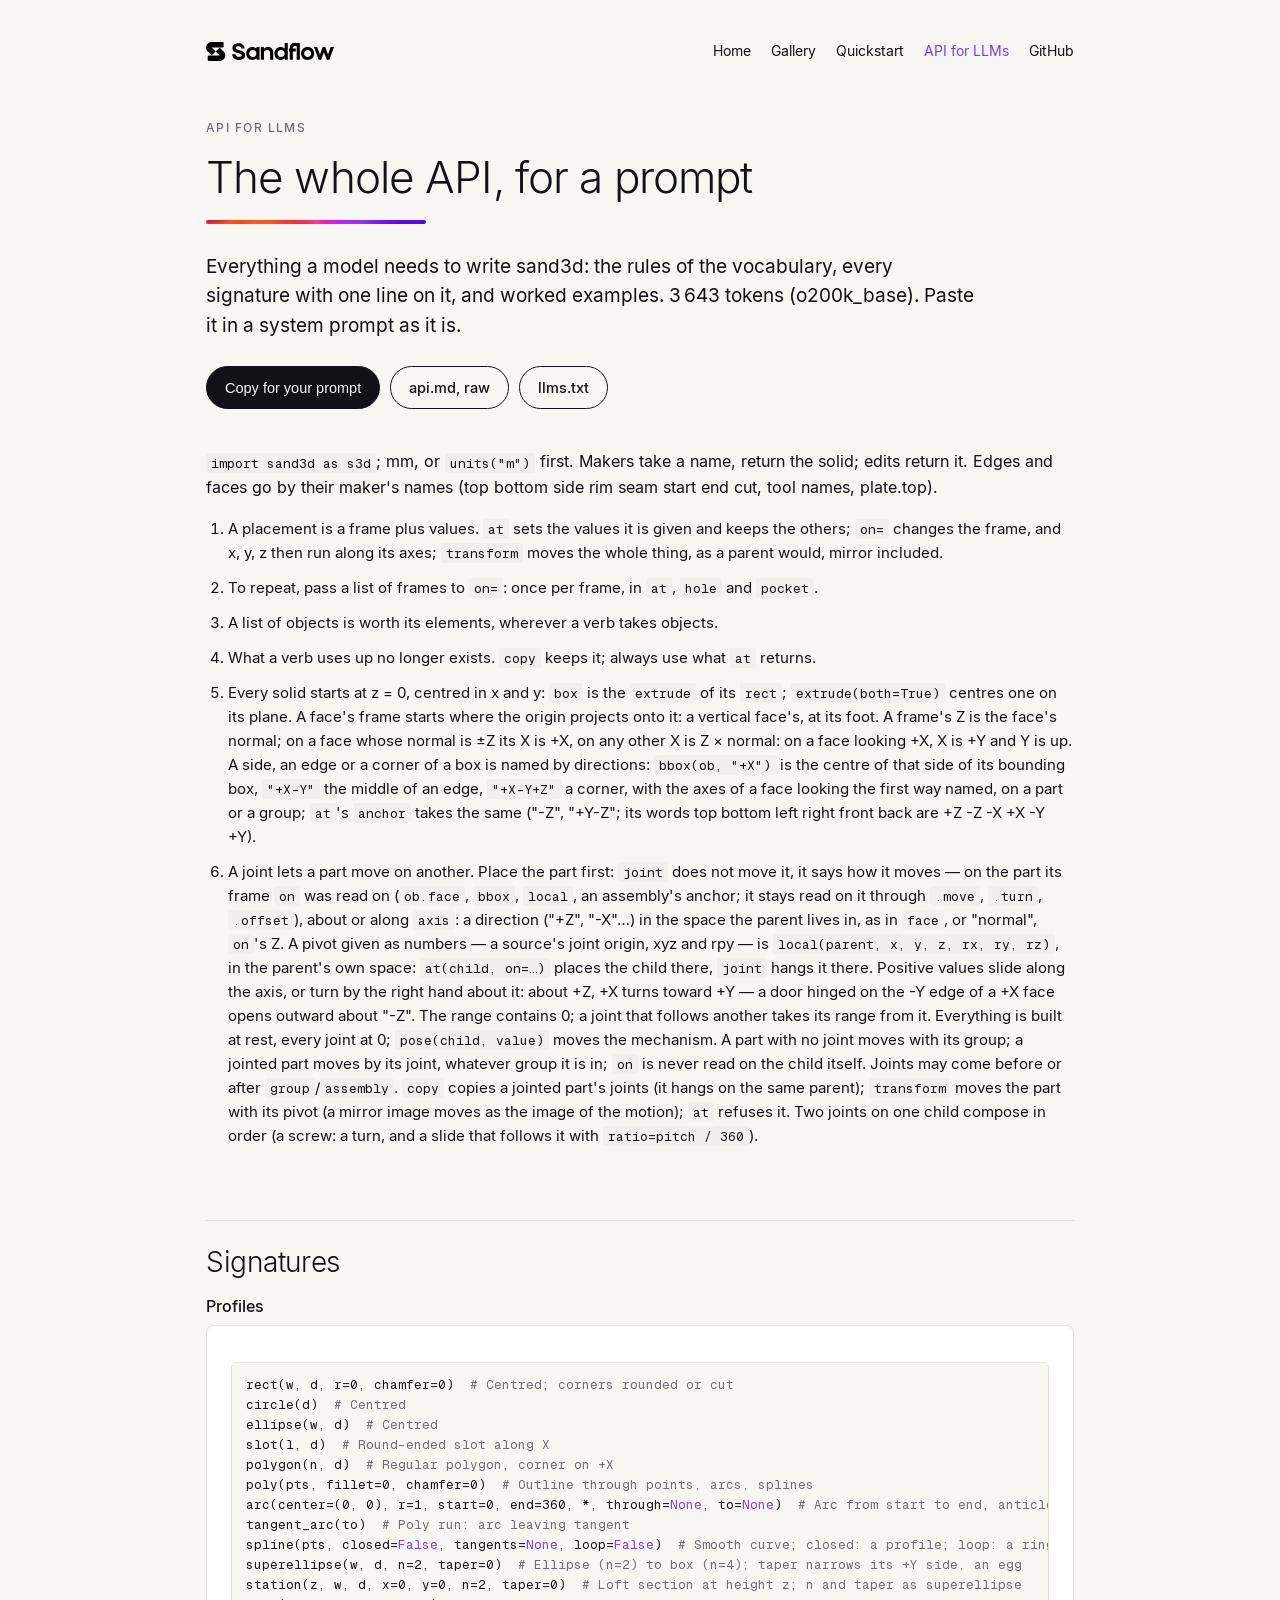
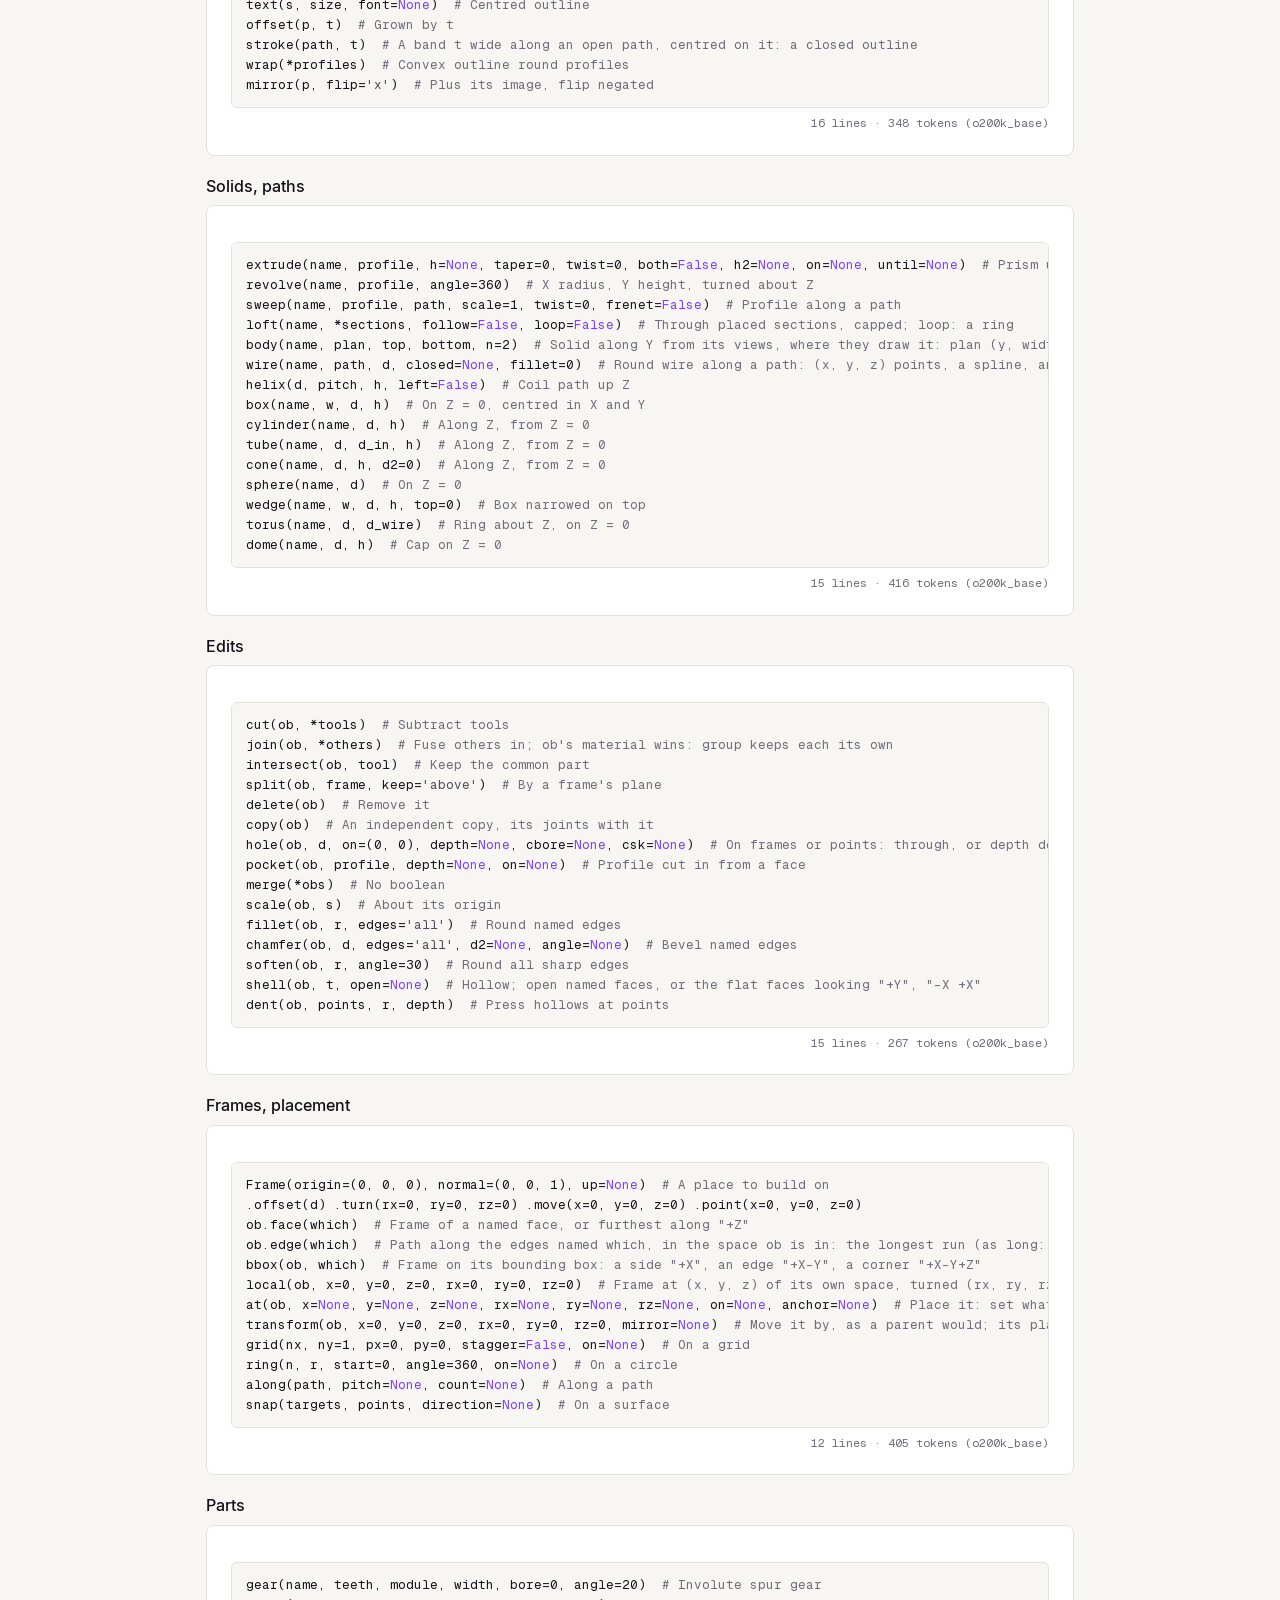
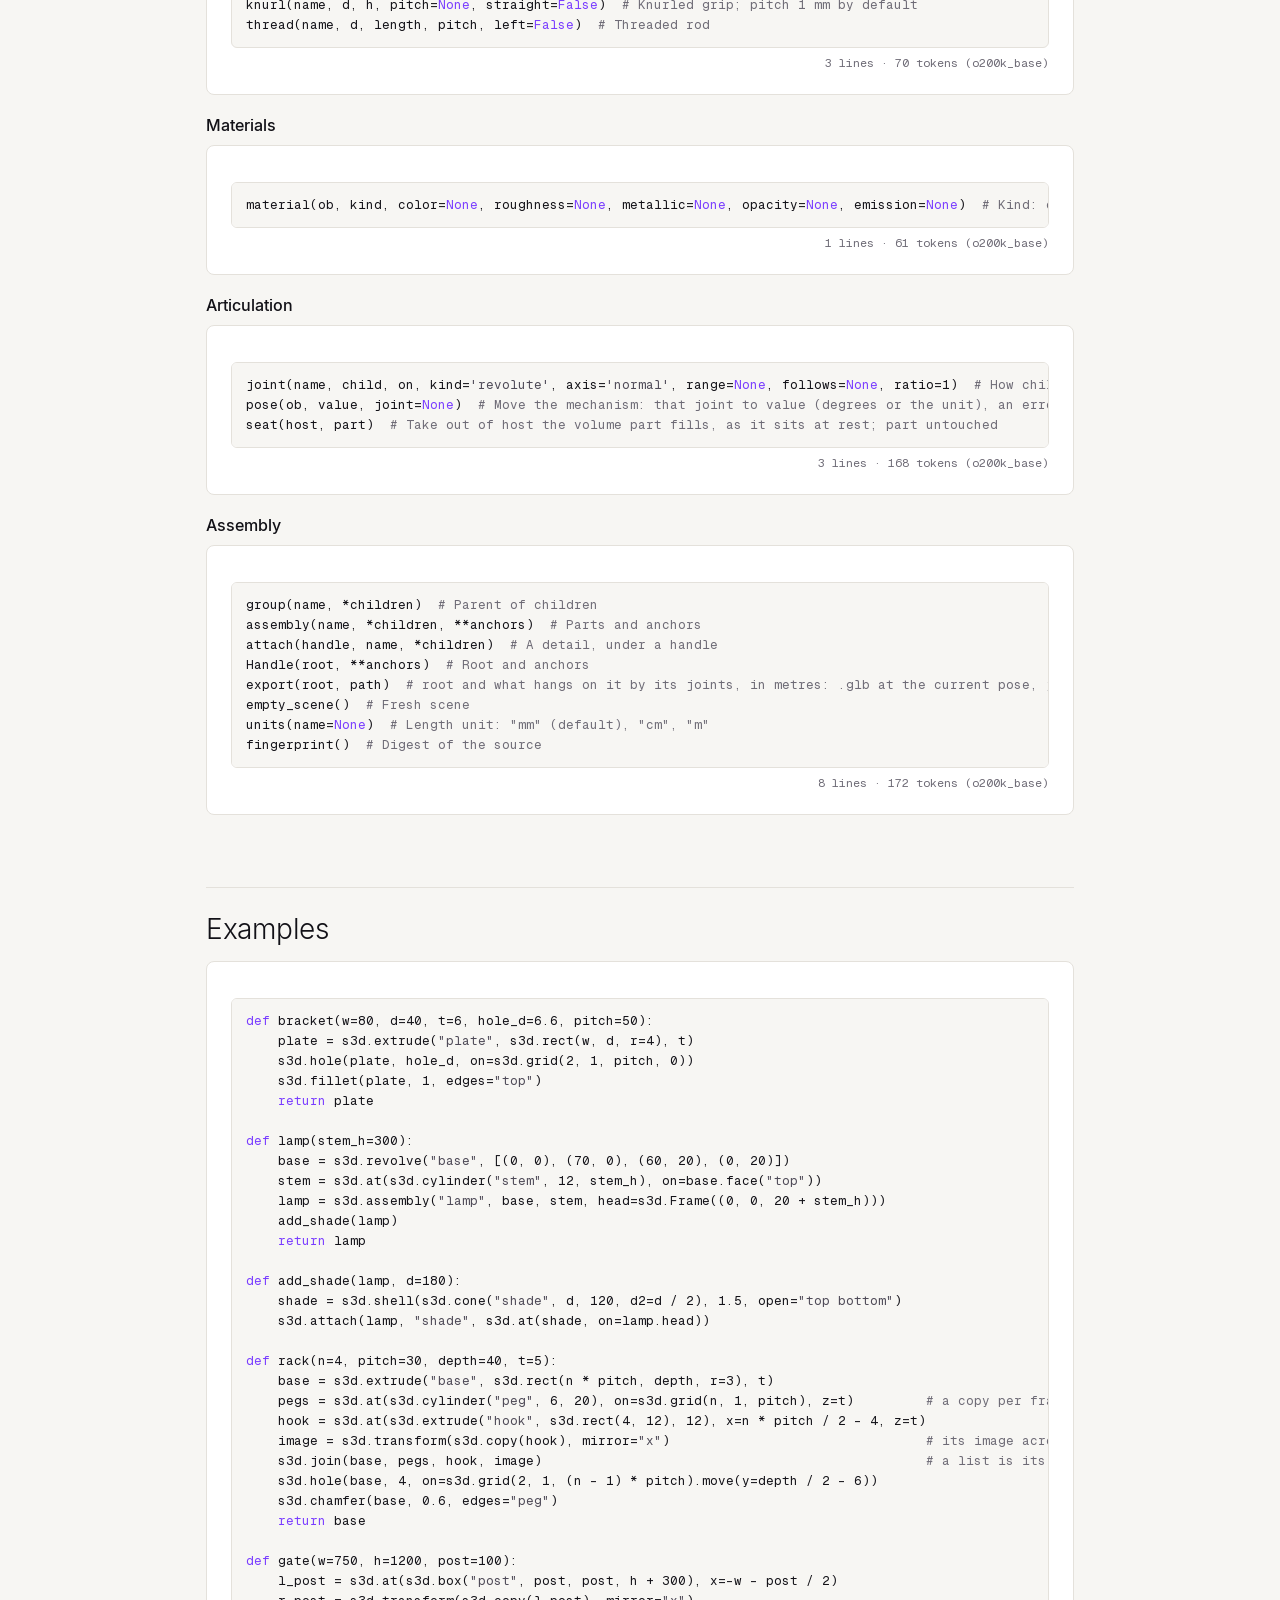
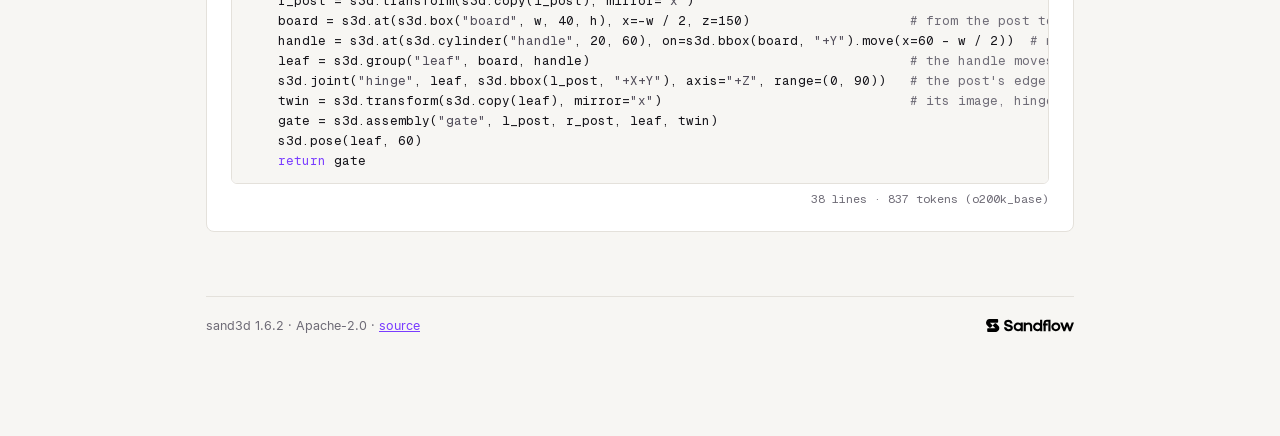
==== commit d6c38350: "fix: the README's images show on PyPI PyPI renders the README without the repository around it, so i" ====
--- a/site/api.html
+++ b/site/api.html
@@ -284,7 +284,7 @@
 ```
 </pre>
 
-<div class="fin"><span>sand3d 1.6.1 · Apache-2.0 · <a href="https://github.com/Sandflow-ai/sand3d">source</a></span>
+<div class="fin"><span>sand3d 1.6.2 · Apache-2.0 · <a href="https://github.com/Sandflow-ai/sand3d">source</a></span>
 <img src="assets/sandflow-signature.svg" alt="Sandflow"></div>
 </div><script>
 document.querySelectorAll("[data-copy]").forEach(b => b.addEventListener("click", () => {
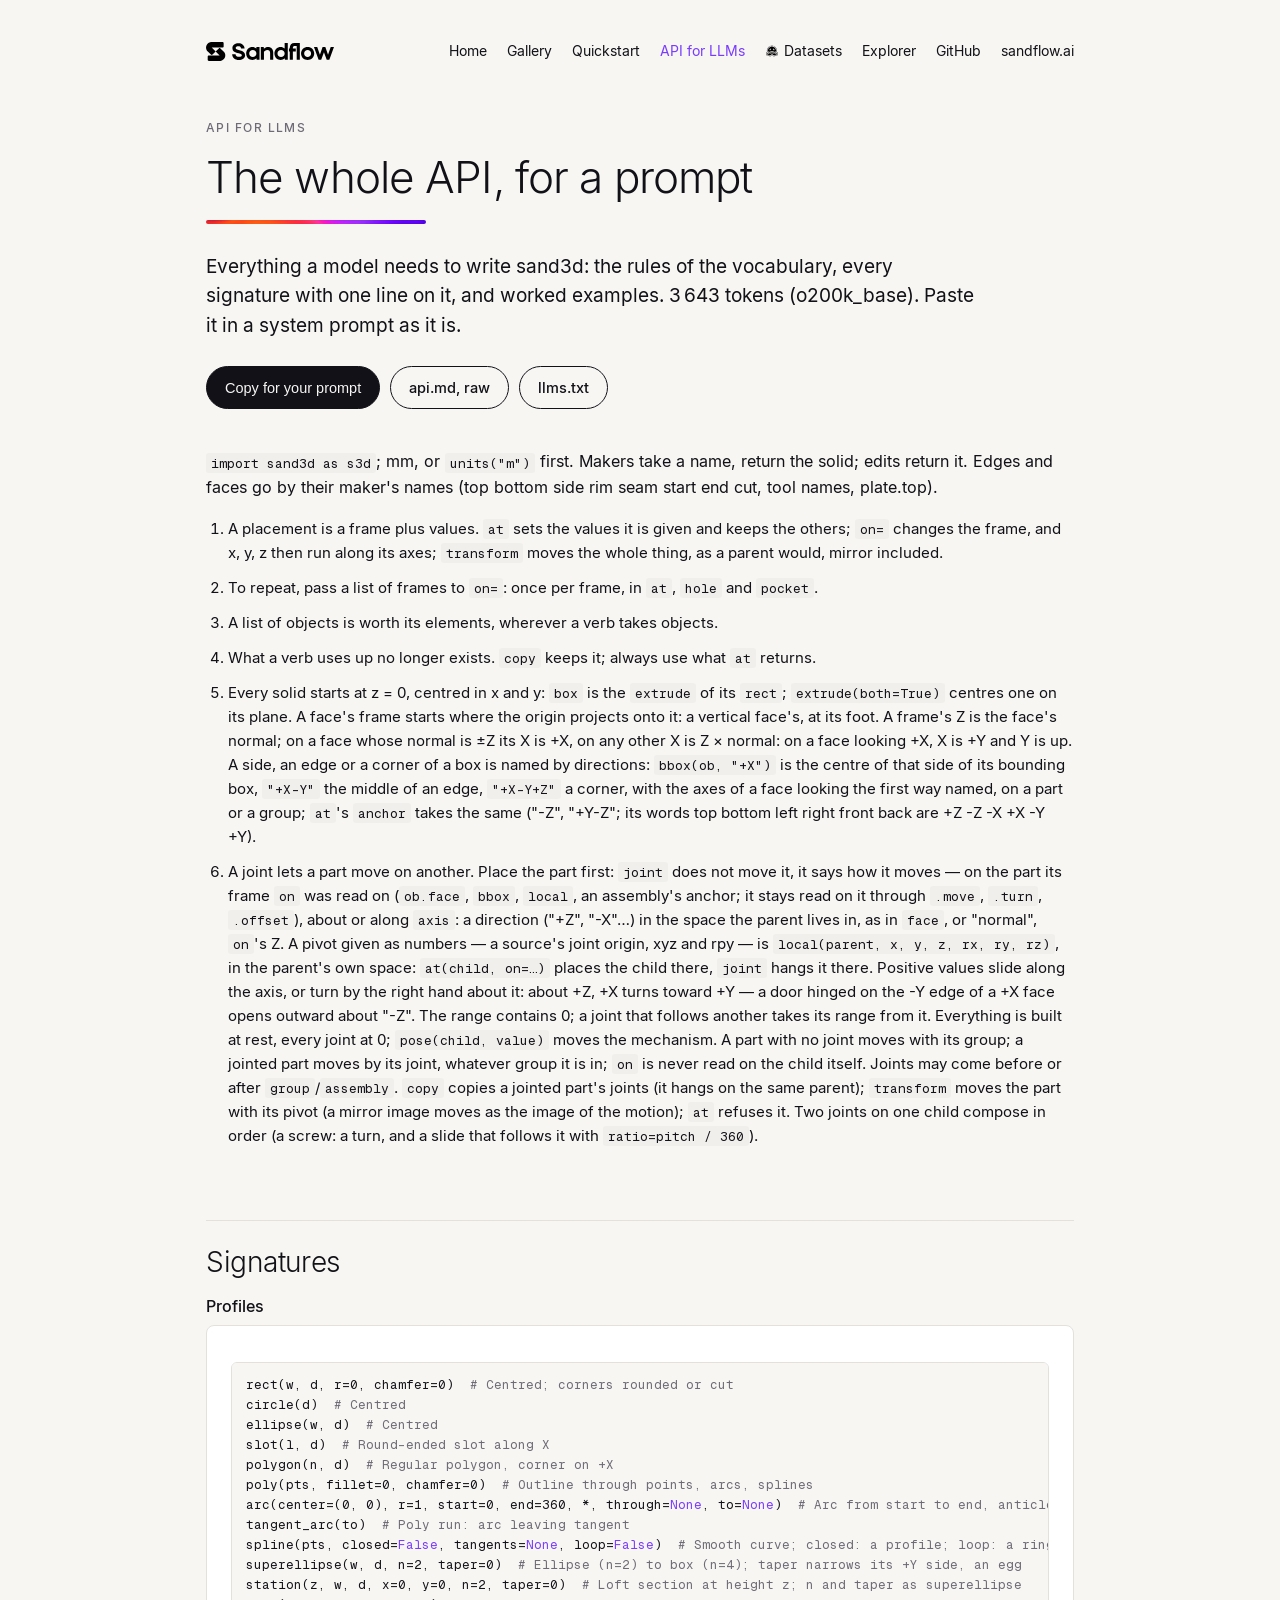
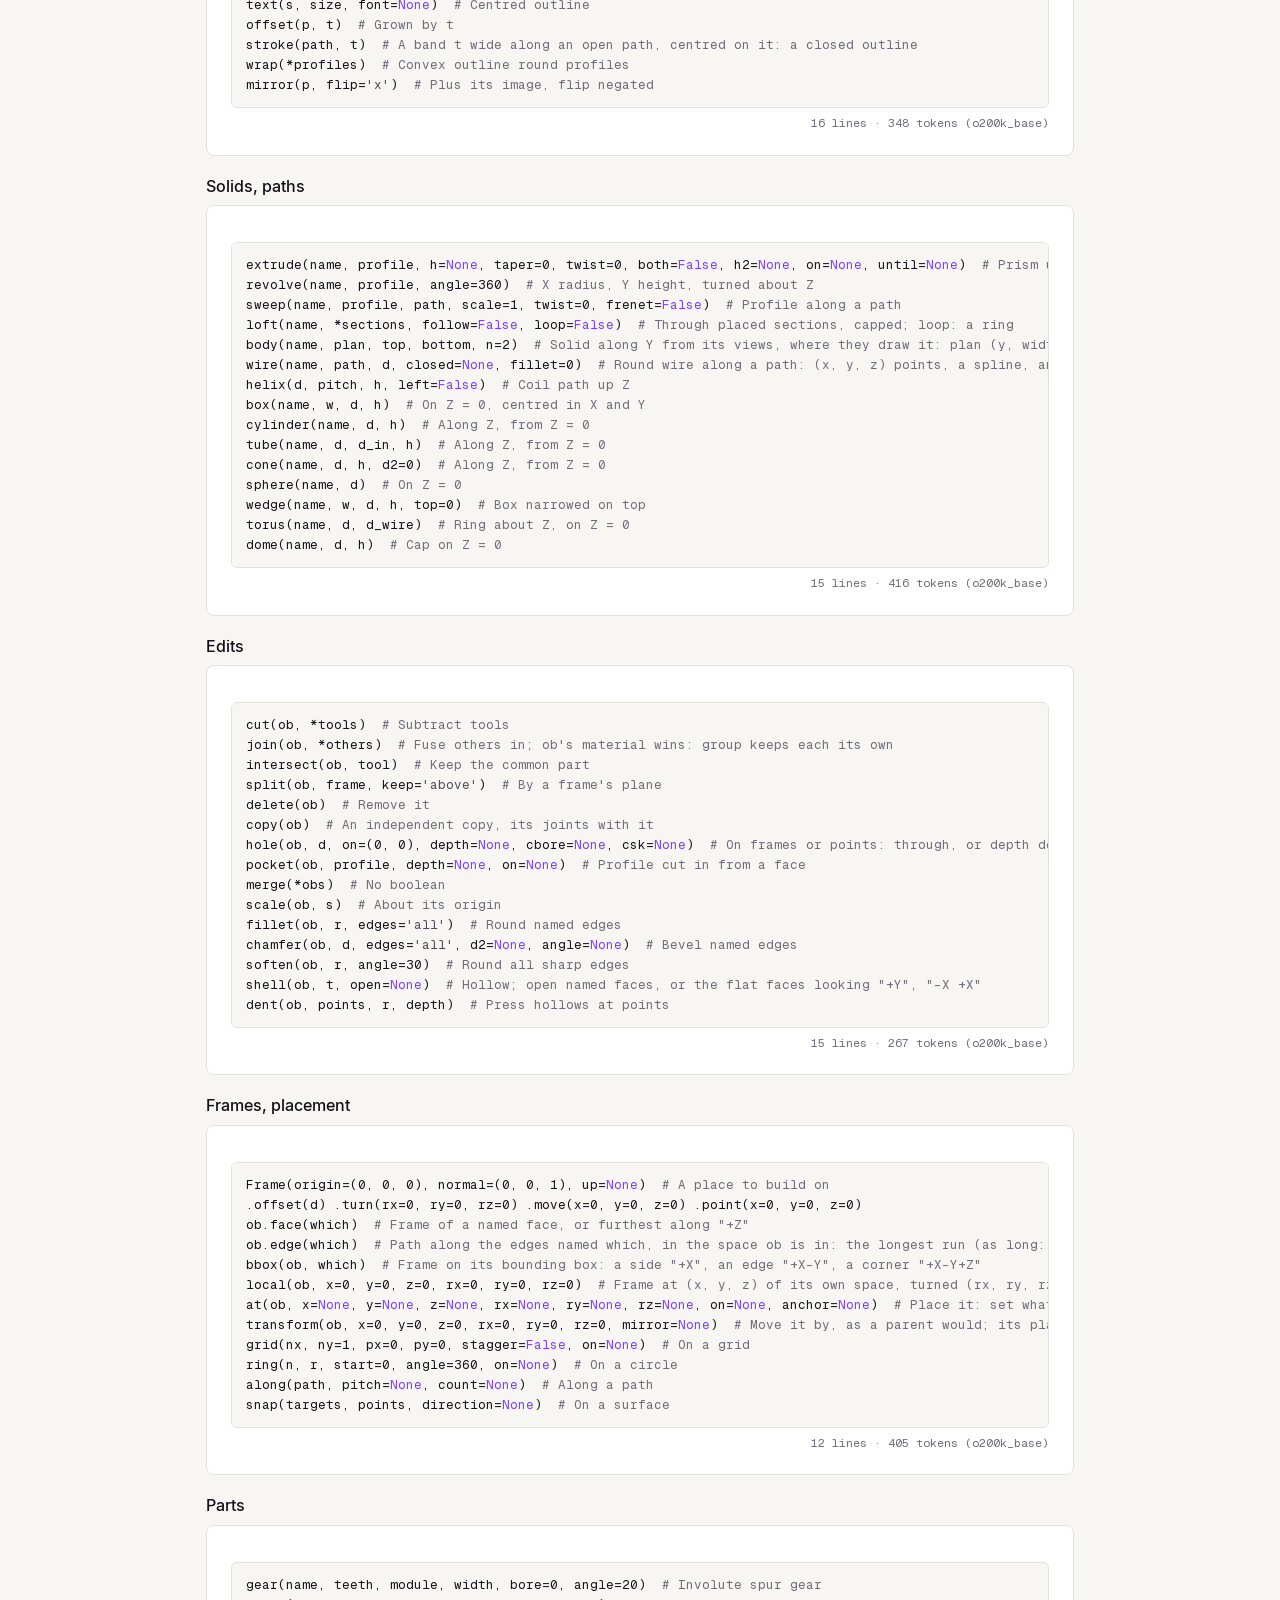
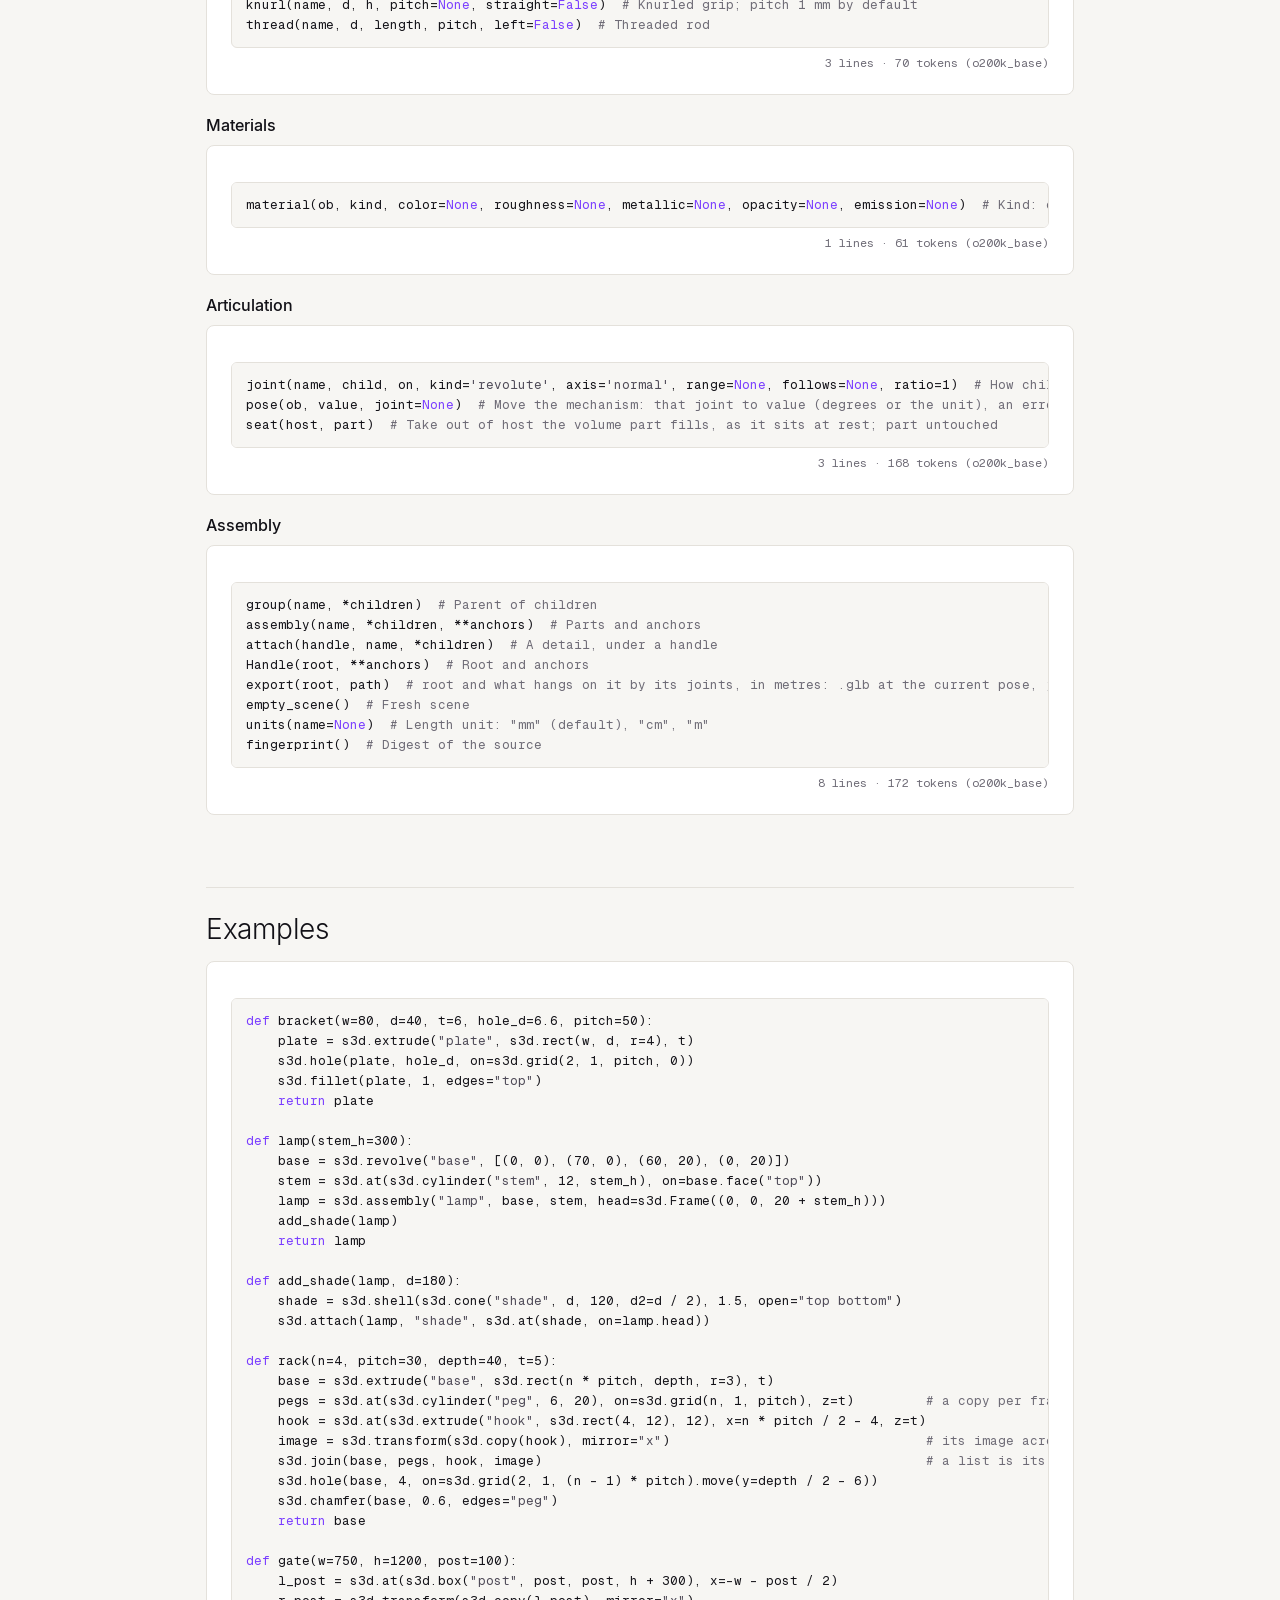
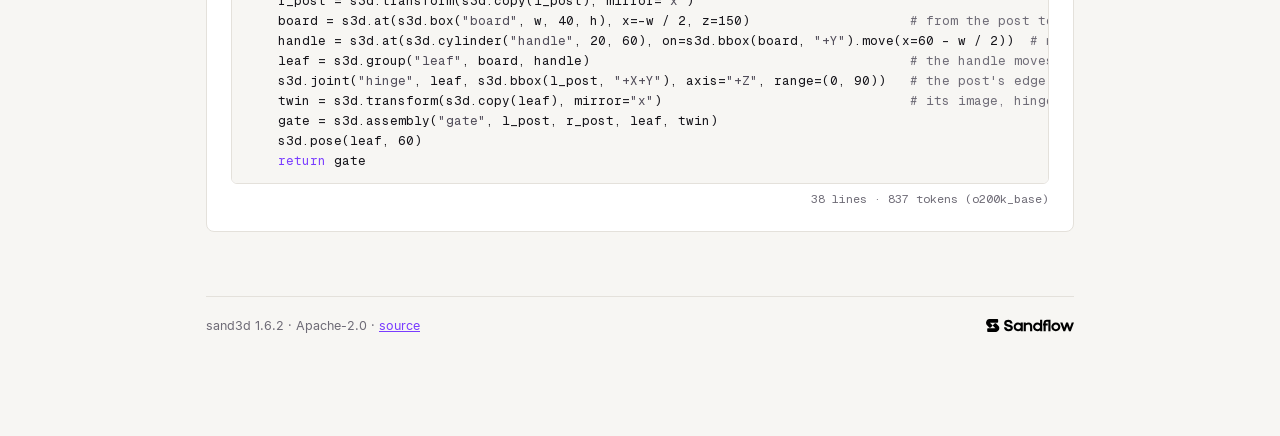
==== commit 782989cd: "docs: link the website, docs, datasets and explorer to one another - README: the link bar reads Webs" ====
--- a/site/api.html
+++ b/site/api.html
@@ -6,7 +6,7 @@
 <link rel="icon" href="assets/sandflow-symbol-black.svg">
 <link rel="stylesheet" href="assets/site.css">
 </head><body><div class="page">
-<div class="nav"><a href="index.html"><img class="marque" src="assets/sandflow-signature.svg" alt="Sandflow"></a><nav><a href="index.html">Home</a><a href="gallery.html">Gallery</a><a href="quickstart.html">Quickstart</a><a href="api.html" class="on">API for LLMs</a><a href="https://github.com/Sandflow-ai/sand3d">GitHub</a></nav></div>
+<div class="nav"><a href="index.html"><img class="marque" src="assets/sandflow-signature.svg" alt="Sandflow"></a><nav><a href="index.html">Home</a><a href="gallery.html">Gallery</a><a href="quickstart.html">Quickstart</a><a href="api.html" class="on">API for LLMs</a><a href="https://huggingface.co/collections/Sandflow/sand3d-6aec268fbdcd3bc174236168"><img class="hf" src="assets/hf-logo-monochrome.svg" alt="">Datasets</a><a href="https://huggingface.co/spaces/Sandflow/sand3d-explorer">Explorer</a><a href="https://github.com/Sandflow-ai/sand3d">GitHub</a><a href="https://sandflow.ai/sand3d/">sandflow.ai</a></nav></div>
 
 <p class="repere">API for LLMs</p>
 <h1>The whole API, for a prompt</h1>
--- a/site/assets/site.css
+++ b/site/assets/site.css
@@ -148,9 +148,10 @@
 .joints em { font-style: normal; color: var(--gris); min-width: 44px }
 @media (max-width: 1100px) { .agal { grid-template-columns: 1fr } .agal .gallery { grid-template-columns: repeat(4, 1fr); max-height: none } }
 
-.nav { display: flex; align-items: center; justify-content: space-between; gap: 16px; margin: 0 0 56px }
+.nav { display: flex; flex-wrap: wrap; align-items: center; justify-content: space-between; gap: 16px; margin: 0 0 56px }
 .nav .marque { margin: 0 }
-.nav nav { display: flex; gap: 20px; font-size: 14px }
+.nav nav { display: flex; flex-wrap: wrap; justify-content: flex-end; gap: 6px 20px; font-size: 14px }
+.nav nav img.hf { height: 14px; width: auto; vertical-align: -2px; margin-right: 5px }
 .nav nav a { color: var(--encre); text-decoration: none }
 .nav nav a:hover, .nav nav a.on { color: var(--violet) }
 .actions { display: flex; gap: 10px; flex-wrap: wrap; margin: 0 0 40px }
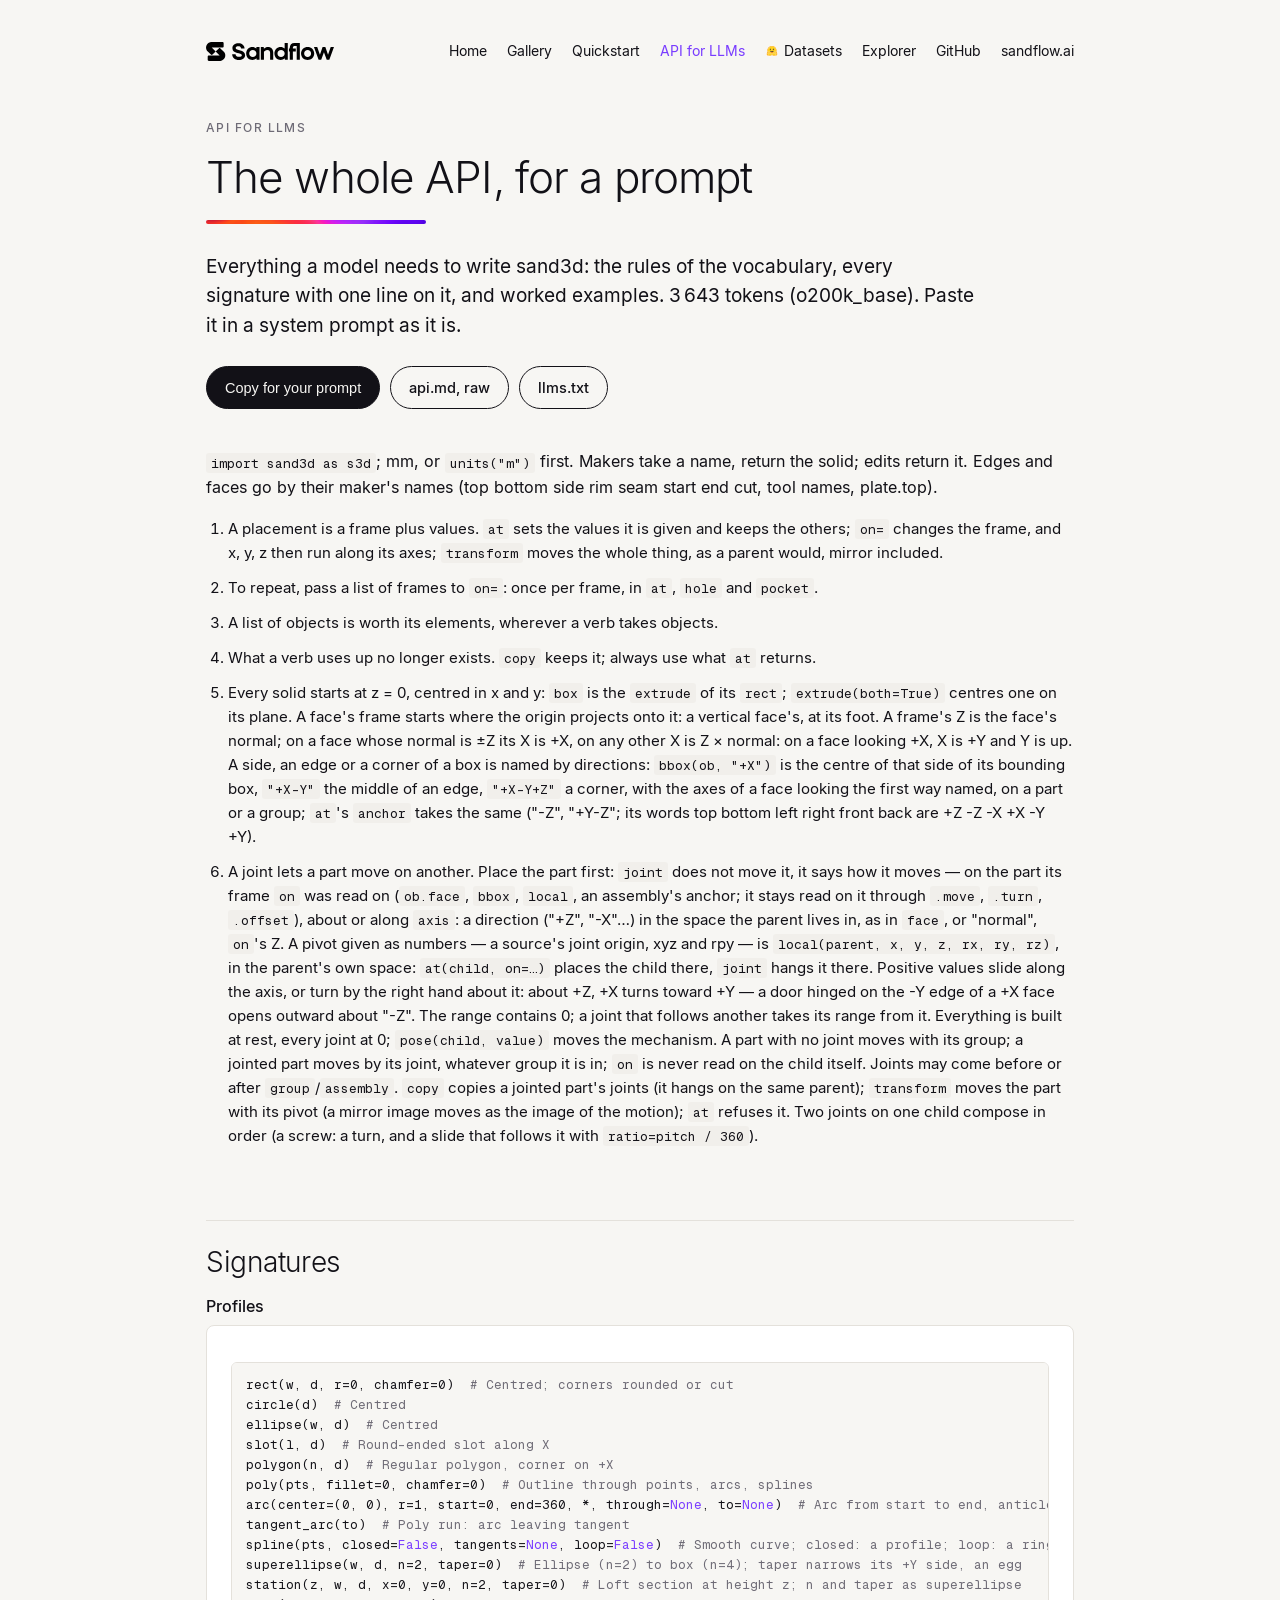
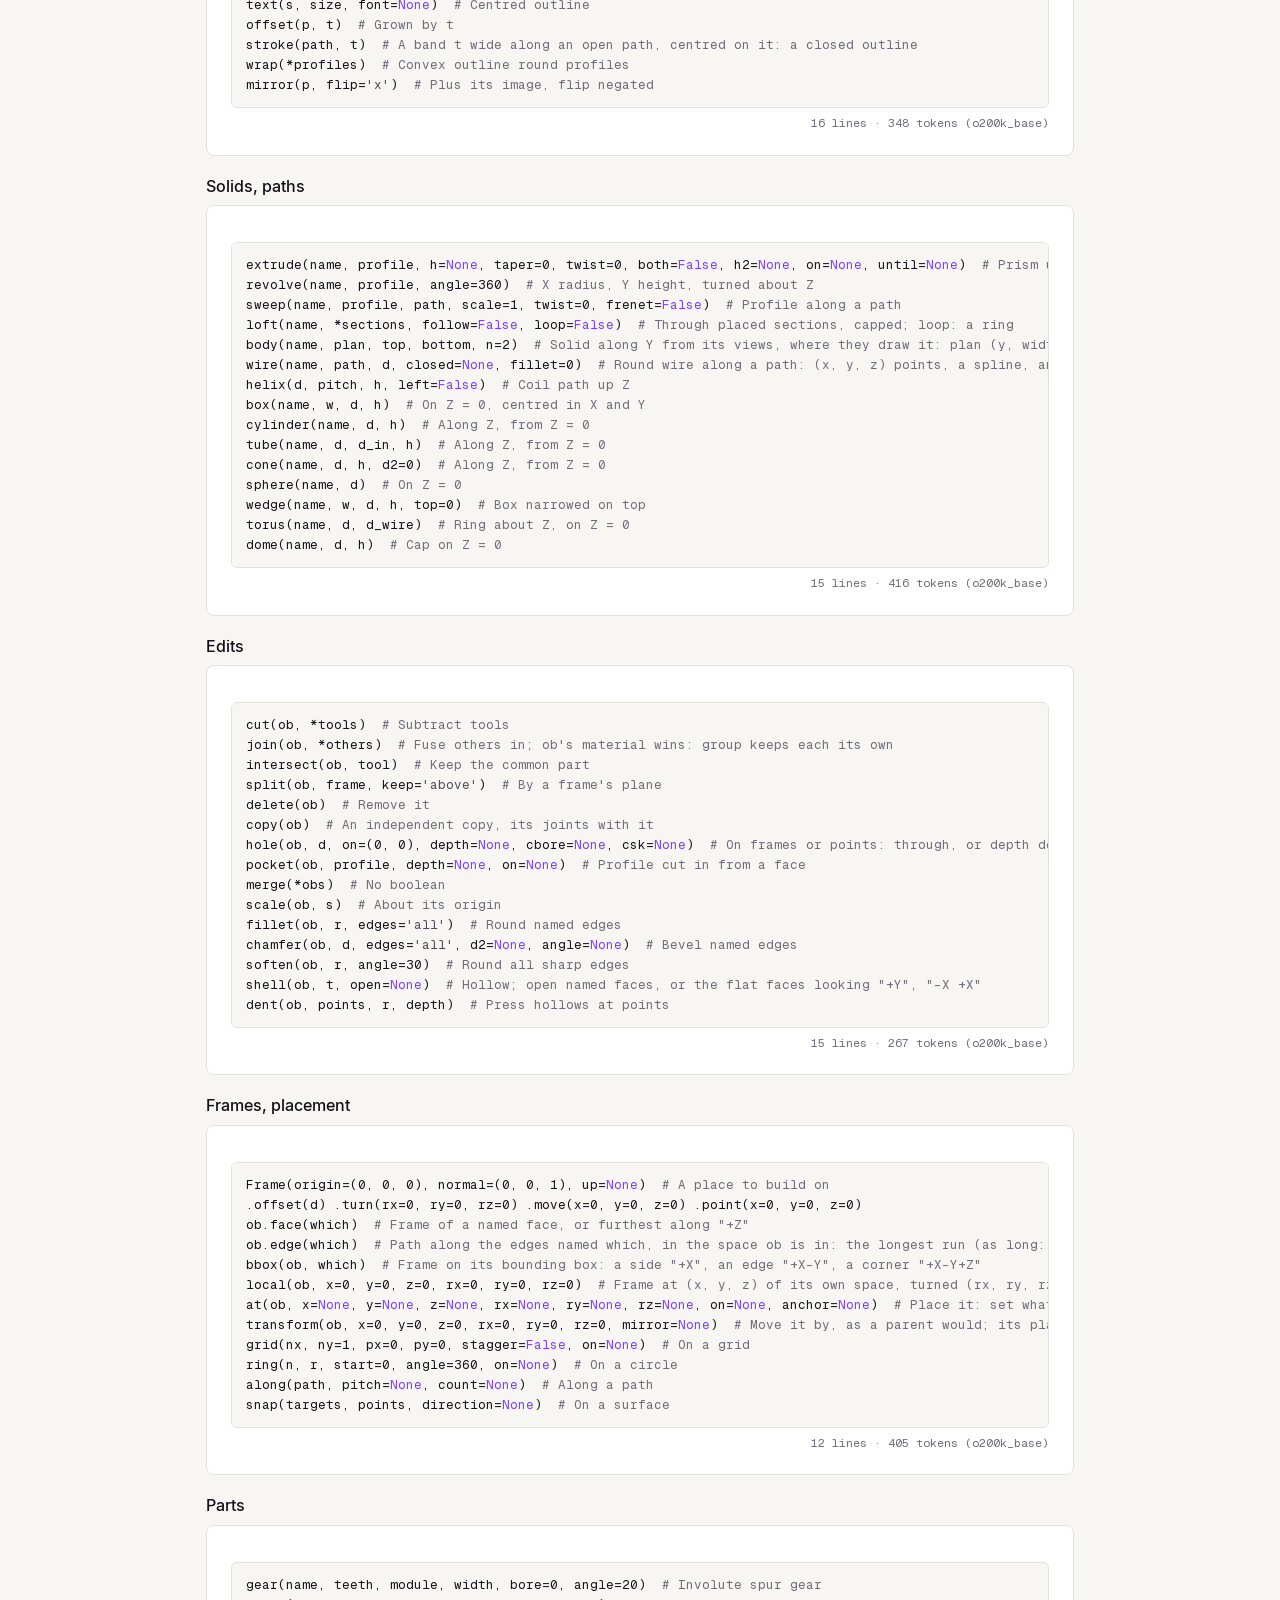
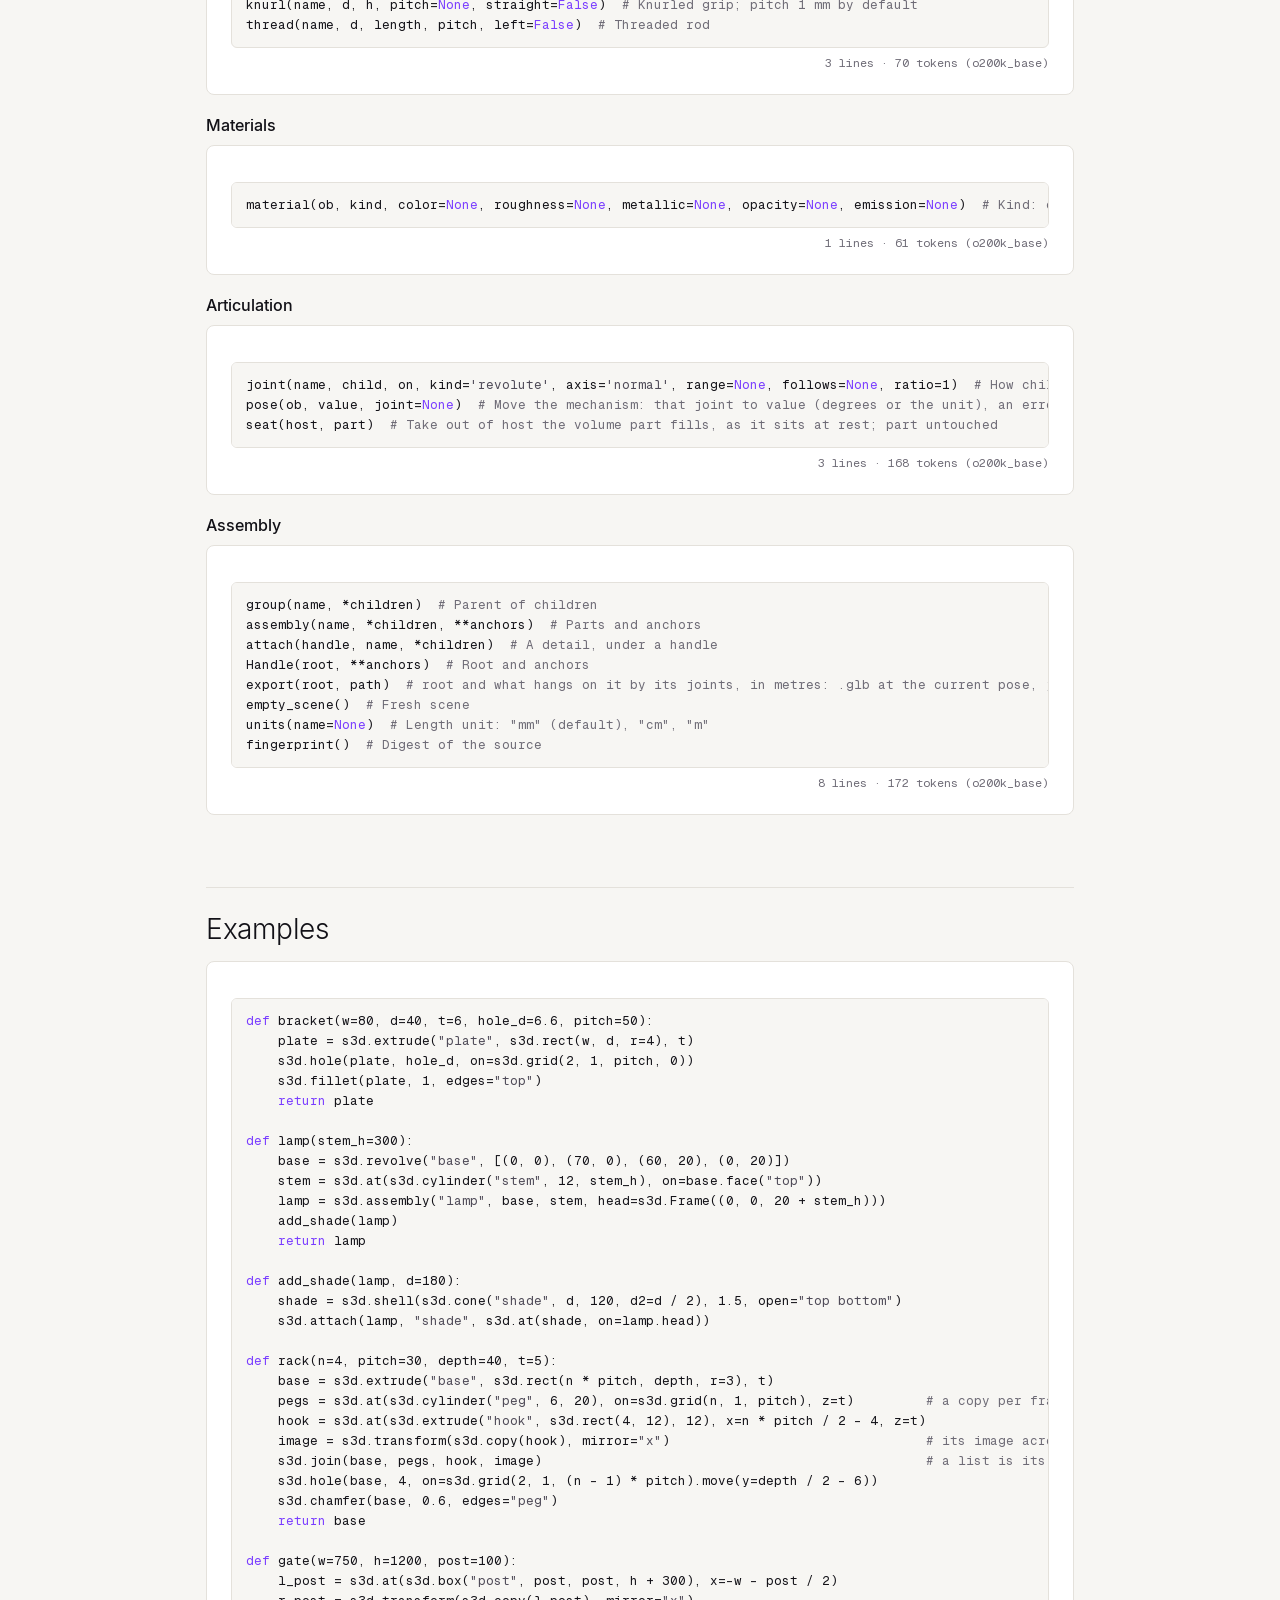
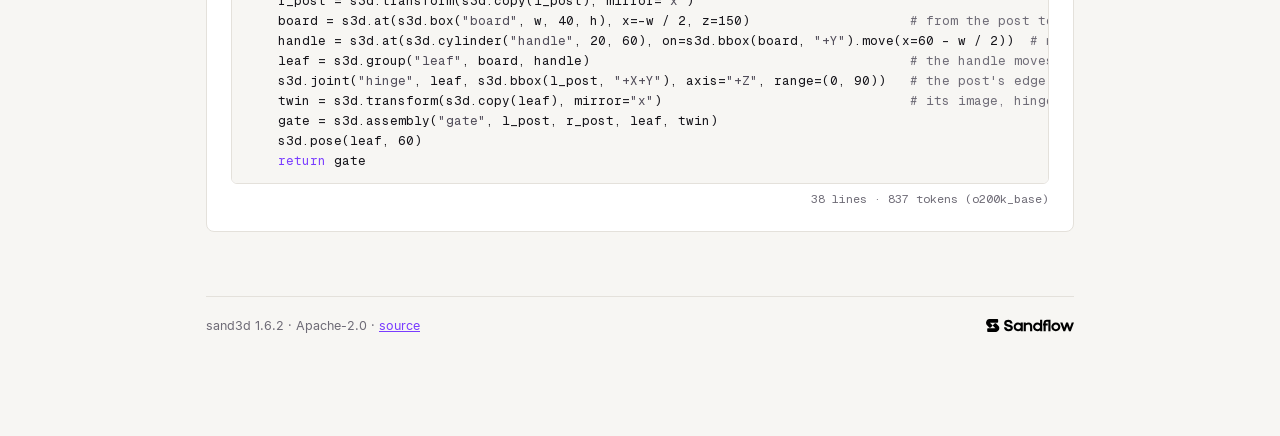
==== commit 43791bc9: "docs: an icon before each link of the README's link bar - Website: the Sandflow symbol; Docs: Lucide" ====
--- a/site/api.html
+++ b/site/api.html
@@ -6,7 +6,7 @@
 <link rel="icon" href="assets/sandflow-symbol-black.svg">
 <link rel="stylesheet" href="assets/site.css">
 </head><body><div class="page">
-<div class="nav"><a href="index.html"><img class="marque" src="assets/sandflow-signature.svg" alt="Sandflow"></a><nav><a href="index.html">Home</a><a href="gallery.html">Gallery</a><a href="quickstart.html">Quickstart</a><a href="api.html" class="on">API for LLMs</a><a href="https://huggingface.co/collections/Sandflow/sand3d-6aec268fbdcd3bc174236168"><img class="hf" src="assets/hf-logo-monochrome.svg" alt="">Datasets</a><a href="https://huggingface.co/spaces/Sandflow/sand3d-explorer">Explorer</a><a href="https://github.com/Sandflow-ai/sand3d">GitHub</a><a href="https://sandflow.ai/sand3d/">sandflow.ai</a></nav></div>
+<div class="nav"><a href="index.html"><img class="marque" src="assets/sandflow-signature.svg" alt="Sandflow"></a><nav><a href="index.html">Home</a><a href="gallery.html">Gallery</a><a href="quickstart.html">Quickstart</a><a href="api.html" class="on">API for LLMs</a><a href="https://huggingface.co/collections/Sandflow/sand3d-6aec268fbdcd3bc174236168"><img class="hf" src="assets/hf-logo.svg" alt="">Datasets</a><a href="https://huggingface.co/spaces/Sandflow/sand3d-explorer">Explorer</a><a href="https://github.com/Sandflow-ai/sand3d">GitHub</a><a href="https://sandflow.ai/sand3d/">sandflow.ai</a></nav></div>
 
 <p class="repere">API for LLMs</p>
 <h1>The whole API, for a prompt</h1>
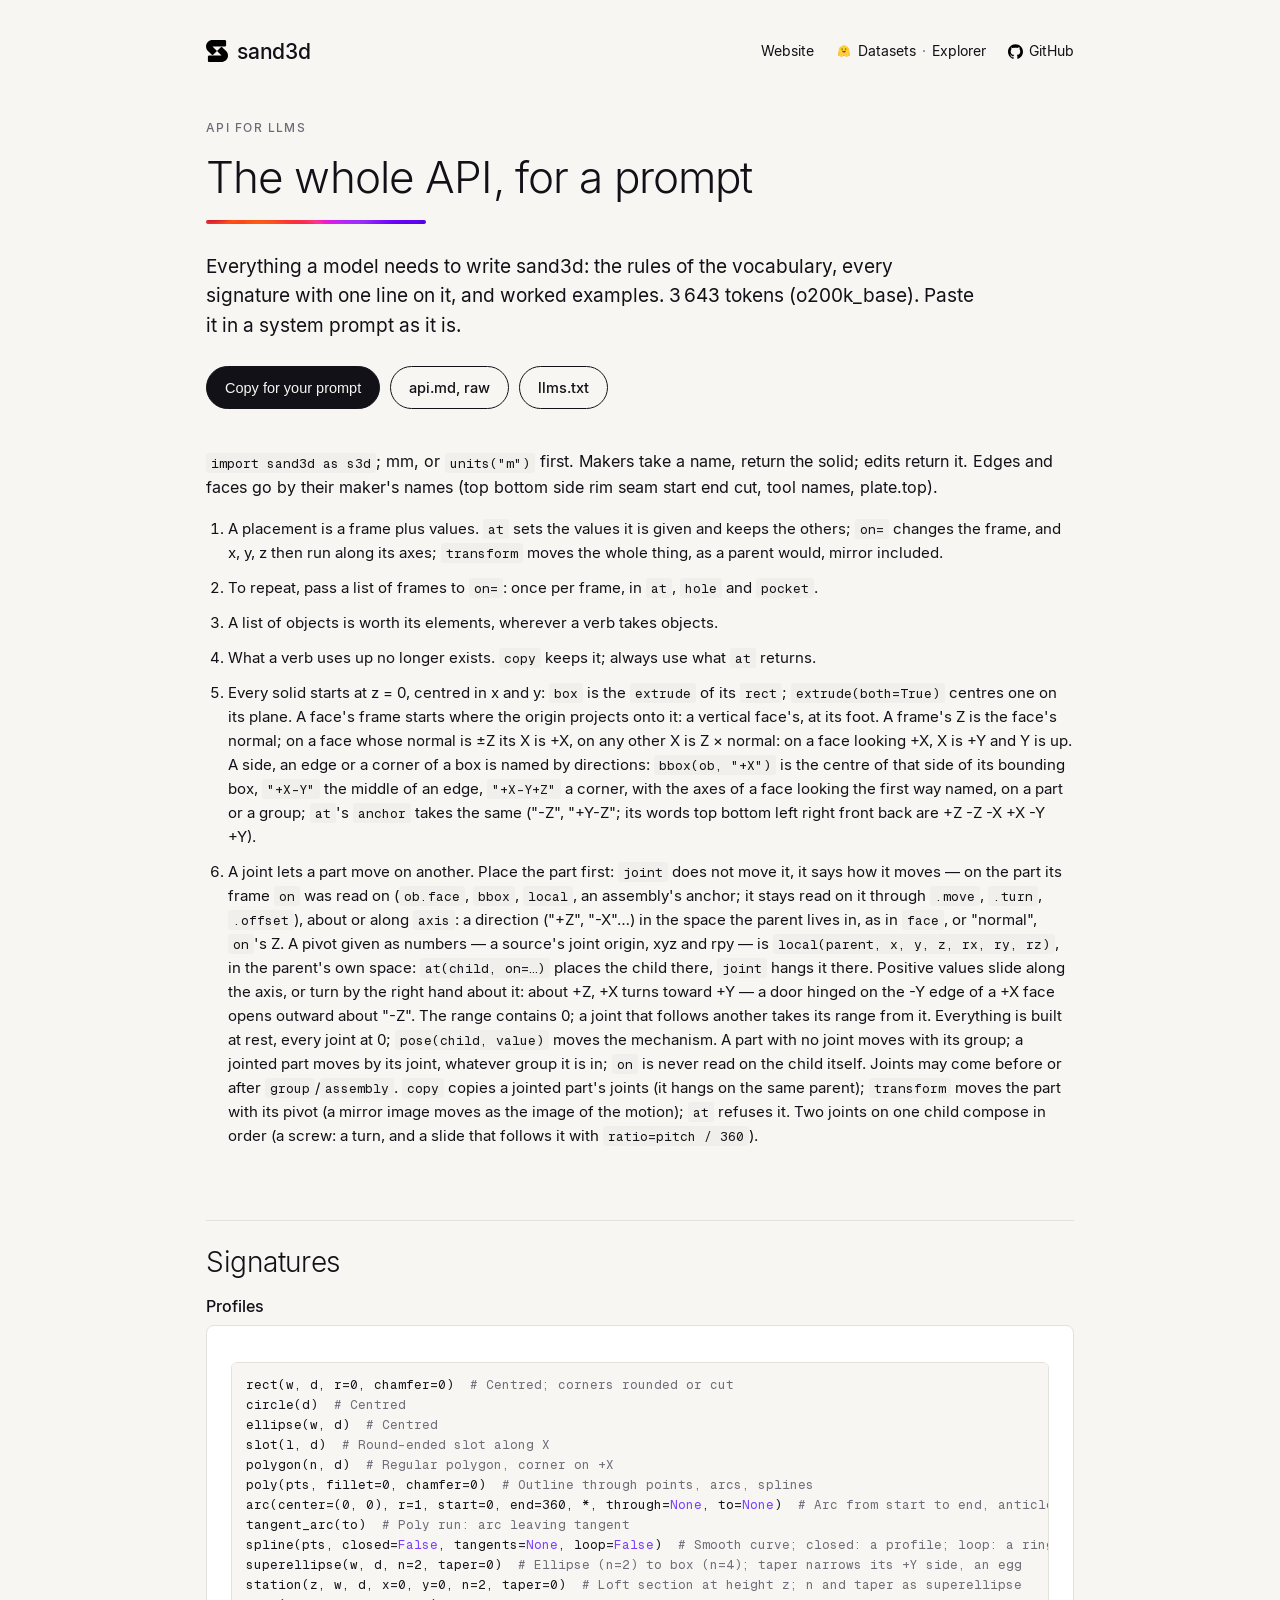
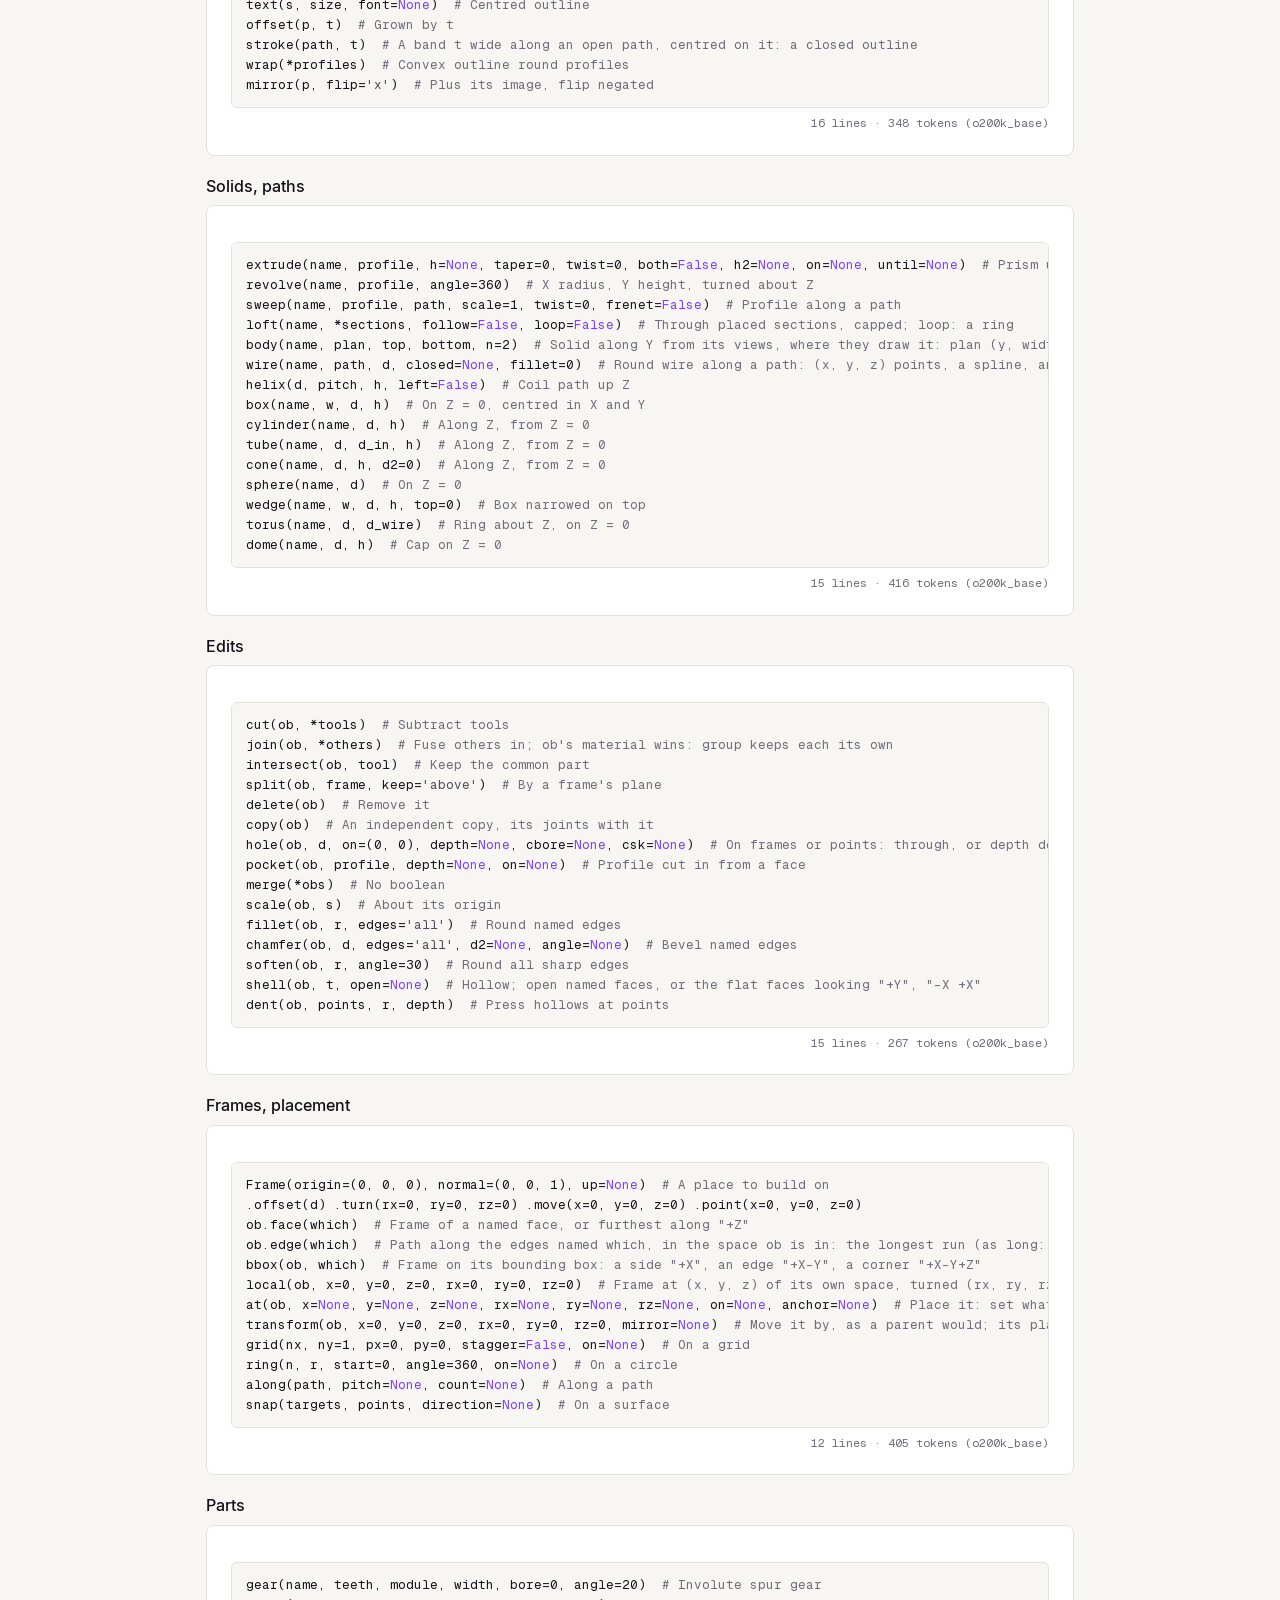
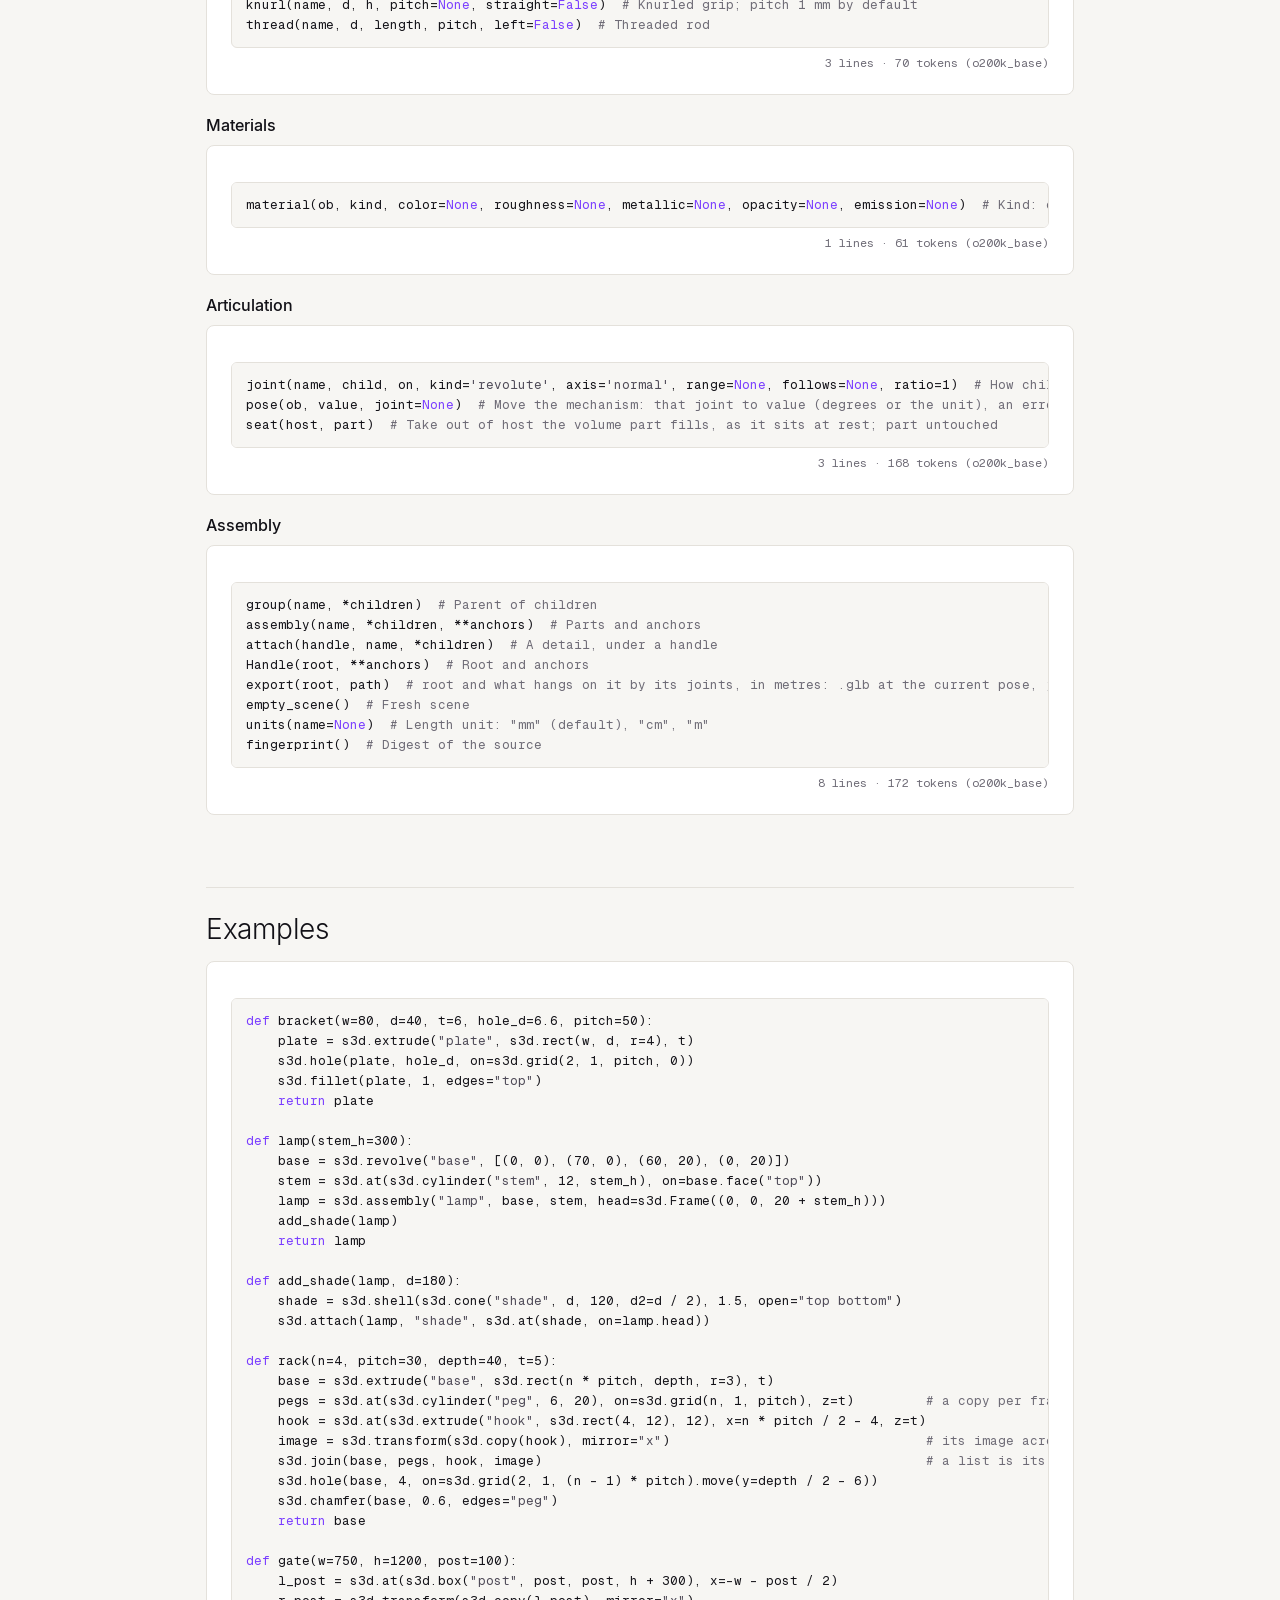
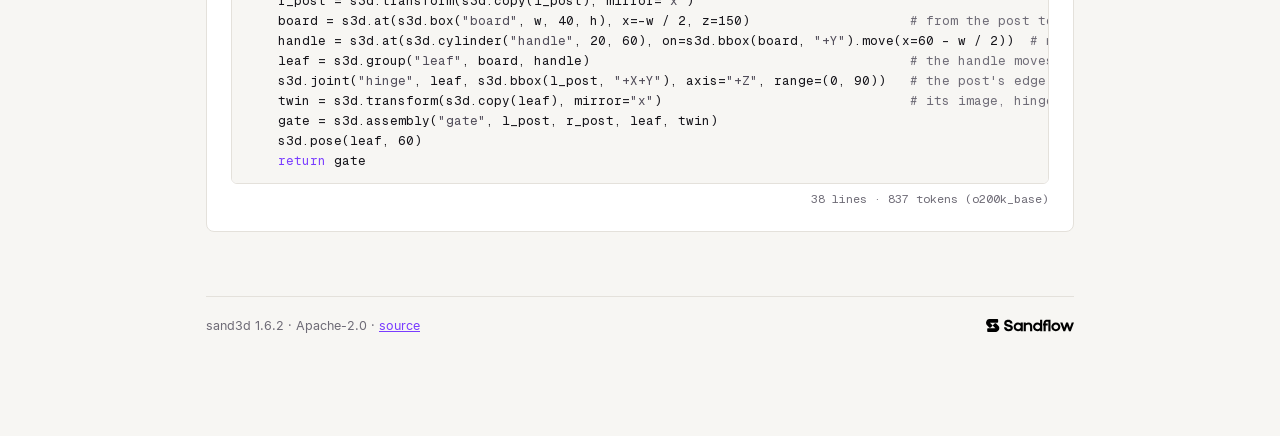
==== commit 2cd88981: "docs: a shorter site menu, and pages that fit a phone - Menu, the same on every page: sand3d (home)," ====
--- a/site/api.html
+++ b/site/api.html
@@ -6,7 +6,7 @@
 <link rel="icon" href="assets/sandflow-symbol-black.svg">
 <link rel="stylesheet" href="assets/site.css">
 </head><body><div class="page">
-<div class="nav"><a href="index.html"><img class="marque" src="assets/sandflow-signature.svg" alt="Sandflow"></a><nav><a href="index.html">Home</a><a href="gallery.html">Gallery</a><a href="quickstart.html">Quickstart</a><a href="api.html" class="on">API for LLMs</a><a href="https://huggingface.co/collections/Sandflow/sand3d-6aec268fbdcd3bc174236168"><img class="hf" src="assets/hf-logo.svg" alt="">Datasets</a><a href="https://huggingface.co/spaces/Sandflow/sand3d-explorer">Explorer</a><a href="https://github.com/Sandflow-ai/sand3d">GitHub</a><a href="https://sandflow.ai/sand3d/">sandflow.ai</a></nav></div>
+<div class="nav"><a class="titre" href="index.html"><img src="assets/sandflow-symbol-black.svg" alt="">sand3d</a><nav><a href="https://sandflow.ai/sand3d/">Website</a><span class="hfg"><img src="assets/hf-logo.svg" alt="Hugging Face"><a href="https://huggingface.co/collections/Sandflow/sand3d-6aec268fbdcd3bc174236168">Datasets</a><span class="sep">·</span><a href="https://huggingface.co/spaces/Sandflow/sand3d-explorer">Explorer</a></span><a class="gh" href="https://github.com/Sandflow-ai/sand3d"><img src="assets/github.svg" alt="">GitHub</a></nav></div>
 
 <p class="repere">API for LLMs</p>
 <h1>The whole API, for a prompt</h1>
--- a/site/assets/site.css
+++ b/site/assets/site.css
@@ -148,12 +148,17 @@
 .joints em { font-style: normal; color: var(--gris); min-width: 44px }
 @media (max-width: 1100px) { .agal { grid-template-columns: 1fr } .agal .gallery { grid-template-columns: repeat(4, 1fr); max-height: none } }
 
-.nav { display: flex; flex-wrap: wrap; align-items: center; justify-content: space-between; gap: 16px; margin: 0 0 56px }
-.nav .marque { margin: 0 }
-.nav nav { display: flex; flex-wrap: wrap; justify-content: flex-end; gap: 6px 20px; font-size: 14px }
-.nav nav img.hf { height: 14px; width: auto; vertical-align: -2px; margin-right: 5px }
+.nav { display: flex; flex-wrap: wrap; align-items: center; justify-content: space-between; gap: 12px 24px; margin: 0 0 56px }
+.nav .titre { display: inline-flex; align-items: center; gap: 9px; color: var(--encre); text-decoration: none;
+              font-size: 21px; font-weight: 500; letter-spacing: -.01em; line-height: 1 }
+.nav .titre img { height: 22px; width: auto; display: block }
+.nav nav { display: flex; flex-wrap: wrap; align-items: center; gap: 8px 22px; font-size: 14px }
 .nav nav a { color: var(--encre); text-decoration: none }
-.nav nav a:hover, .nav nav a.on { color: var(--violet) }
+.nav nav a:hover { color: var(--violet) }
+.nav .hfg, .nav .gh { display: inline-flex; align-items: center; gap: 6px }
+.nav .hfg img { height: 16px; width: auto; display: block }
+.nav .gh img { height: 15px; width: auto; display: block }
+.nav .sep { color: var(--gris) }
 .actions { display: flex; gap: 10px; flex-wrap: wrap; margin: 0 0 40px }
 .btn { display: inline-block; font-size: 14.5px; font-weight: 500; text-decoration: none; border-radius: 999px;
        padding: 9px 18px; border: 1px solid var(--encre); color: var(--encre) }
@@ -176,4 +181,8 @@
 .ds span { display: block; font-size: 14.5px; padding: 12px 14px 2px }
 .ds strong { font-weight: 500; font-family: var(--mono); font-size: 13.5px }
 .ds em { display: block; font-style: normal; font-size: 13px; color: var(--gris); padding: 0 14px 13px }
-@media (max-width: 660px) { .datasets { grid-template-columns: 1fr } .cote { grid-template-columns: 1fr } .nav nav { gap: 12px } }
+@media (max-width: 660px) { .datasets { grid-template-columns: 1fr } .cote { grid-template-columns: 1fr } }
+/* narrow screens: a wide table scrolls in its frame; a grid column never grows past the page */
+.tablo { overflow-x: auto; margin: 18px 0 24px }
+.tablo table { margin: 0 }
+.cote > *, .duo > *, .split > * { min-width: 0 }
